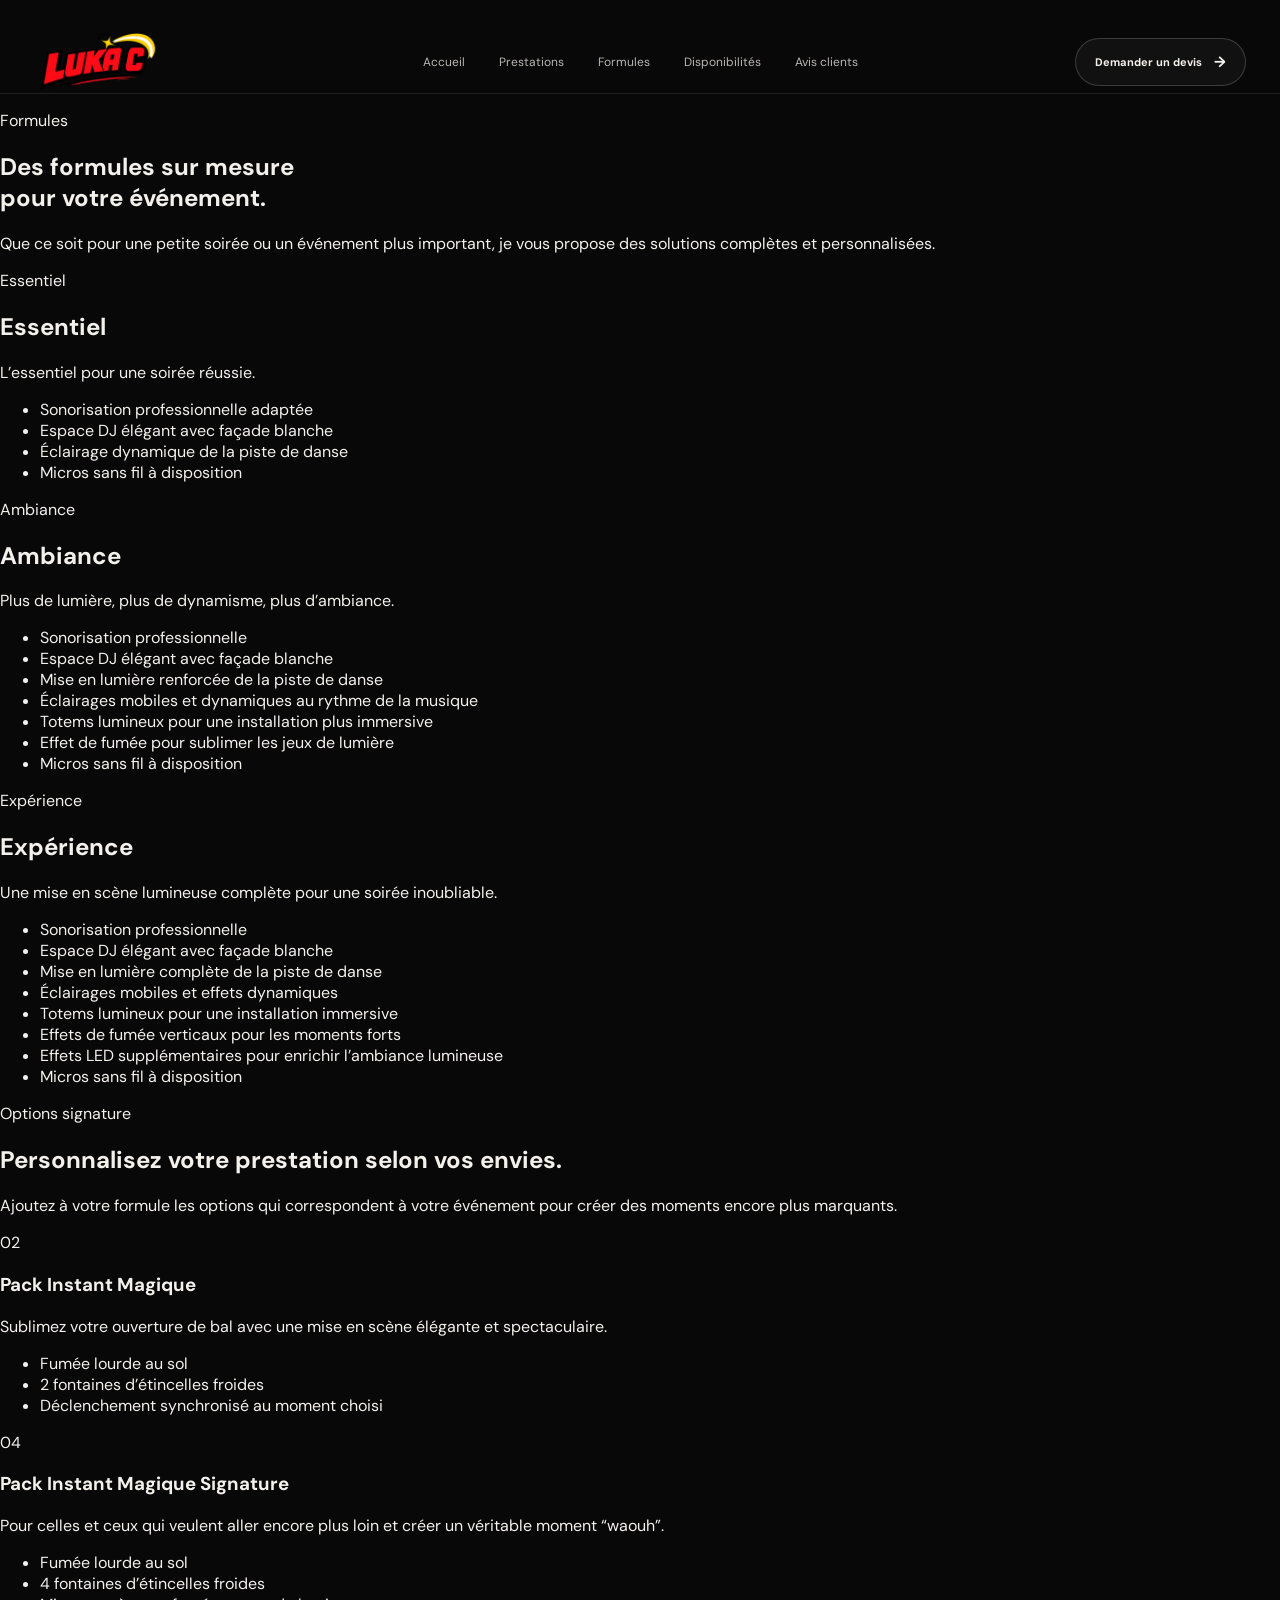
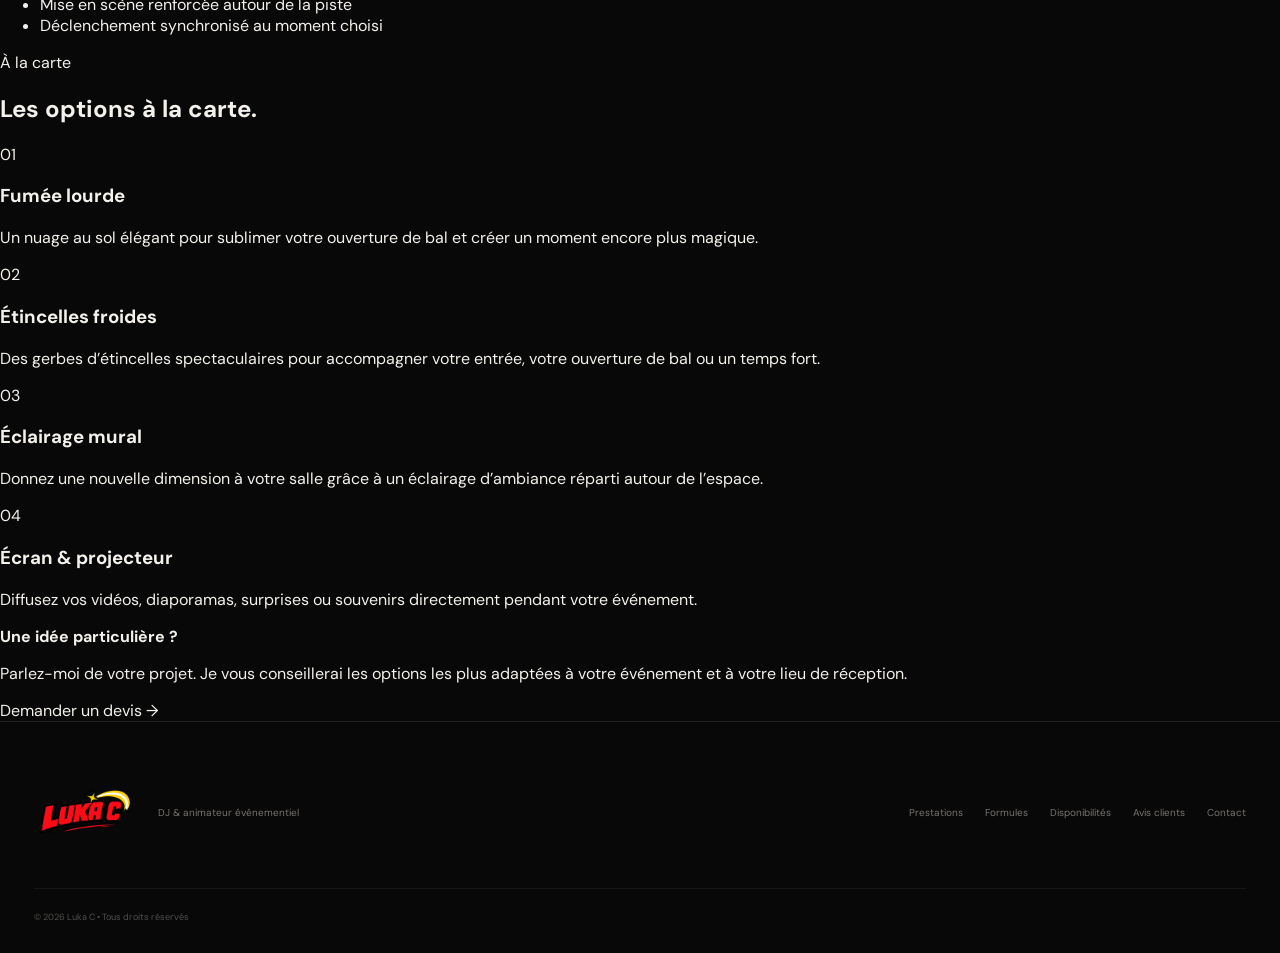
==== formules.html @ 9112d28e "Ajout page Formules dans la nouvelle DA" ====
<!doctype html>
<html lang="fr">
<head>
  <meta charset="utf-8">
  <meta name="viewport" content="width=device-width,initial-scale=1">
  <meta name="description" content="Découvrez les formules et options Luka C pour personnaliser votre événement.">
  <title>Formules — Luka C</title>
  <link rel="stylesheet" href="assets/css/modern-dark.css?v=20260909-2">
  <link rel="stylesheet" href="assets/css/formules.css?v=20260909-1">
</head>
<body>
  <header class="site-header" id="top">
    <a class="brand" href="index.html" aria-label="Luka C — Accueil"><img src="assets/img/logo-lukac.png" alt="Luka C" class="brand__logo"></a>
    <nav class="desktop-nav" aria-label="Navigation principale">
      <a href="index.html">Accueil</a>
      <a href="prestations.html">Prestations</a>
      <a href="formules.html">Formules</a>
      <a href="index.html#disponibilites">Disponibilités</a>
      <a href="index.html#avis">Avis clients</a>
    </nav>
    <a class="header-cta" href="mailto:contact@lukac.fr">Demander un devis <span>→</span></a>
    <button class="menu-toggle" type="button" aria-label="Ouvrir le menu" aria-expanded="false"><span></span><span></span></button>
  </header>

  <nav class="mobile-nav" aria-label="Navigation mobile" hidden>
    <a href="index.html">Accueil</a>
    <a href="prestations.html">Prestations</a>
    <a href="formules.html">Formules</a>
    <a href="index.html#disponibilites">Disponibilités</a>
    <a href="index.html#avis">Avis clients</a>
    <a class="mobile-nav__cta" href="mailto:contact@lukac.fr">Demander un devis</a>
  </nav>

  <main class="formules-page">
    <section class="formules-hero reveal">
      <p class="formules-kicker">Formules</p>
      <h1>Des formules sur mesure<br><span>pour votre événement.</span></h1>
      <p>Que ce soit pour une petite soirée ou un événement plus important, je vous propose des solutions complètes et personnalisées.</p>
    </section>

    <section class="formules-grid">
      <article class="formule-card reveal">
        <div class="formule-card__visual formule-card__visual--essentiel"><span>Essentiel</span></div>
        <div class="formule-card__body">
          <h2>Essentiel</h2>
          <p class="formule-card__intro">L’essentiel pour une soirée réussie.</p>
          <ul><li>Sonorisation professionnelle adaptée</li><li>Espace DJ élégant avec façade blanche</li><li>Éclairage dynamique de la piste de danse</li><li>Micros sans fil à disposition</li></ul>
        </div>
      </article>

      <article class="formule-card formule-card--featured reveal reveal--delay-small">
        <div class="formule-card__visual formule-card__visual--ambiance"><span>Ambiance</span></div>
        <div class="formule-card__body">
          <h2>Ambiance</h2>
          <p class="formule-card__intro">Plus de lumière, plus de dynamisme, plus d’ambiance.</p>
          <ul><li>Sonorisation professionnelle</li><li>Espace DJ élégant avec façade blanche</li><li>Mise en lumière renforcée de la piste de danse</li><li>Éclairages mobiles et dynamiques au rythme de la musique</li><li>Totems lumineux pour une installation plus immersive</li><li>Effet de fumée pour sublimer les jeux de lumière</li><li>Micros sans fil à disposition</li></ul>
        </div>
      </article>

      <article class="formule-card reveal reveal--delay">
        <div class="formule-card__visual formule-card__visual--experience"><span>Expérience</span></div>
        <div class="formule-card__body">
          <h2>Expérience</h2>
          <p class="formule-card__intro">Une mise en scène lumineuse complète pour une soirée inoubliable.</p>
          <ul><li>Sonorisation professionnelle</li><li>Espace DJ élégant avec façade blanche</li><li>Mise en lumière complète de la piste de danse</li><li>Éclairages mobiles et effets dynamiques</li><li>Totems lumineux pour une installation immersive</li><li>Effets de fumée verticaux pour les moments forts</li><li>Effets LED supplémentaires pour enrichir l’ambiance lumineuse</li><li>Micros sans fil à disposition</li></ul>
        </div>
      </article>
    </section>

    <section class="extras-section reveal">
      <div class="section-title"><p class="formules-kicker">Options signature</p><h2>Personnalisez votre prestation selon vos envies.</h2><p>Ajoutez à votre formule les options qui correspondent à votre événement pour créer des moments encore plus marquants.</p></div>
      <div class="signature-grid">
        <article class="signature-card"><div class="signature-card__visual">02</div><h3>Pack Instant Magique</h3><p>Sublimez votre ouverture de bal avec une mise en scène élégante et spectaculaire.</p><ul><li>Fumée lourde au sol</li><li>2 fontaines d’étincelles froides</li><li>Déclenchement synchronisé au moment choisi</li></ul></article>
        <article class="signature-card"><div class="signature-card__visual">04</div><h3>Pack Instant Magique Signature</h3><p>Pour celles et ceux qui veulent aller encore plus loin et créer un véritable moment “waouh”.</p><ul><li>Fumée lourde au sol</li><li>4 fontaines d’étincelles froides</li><li>Mise en scène renforcée autour de la piste</li><li>Déclenchement synchronisé au moment choisi</li></ul></article>
      </div>
    </section>

    <section class="options-section reveal">
      <div class="section-title"><p class="formules-kicker">À la carte</p><h2>Les options à la carte.</h2></div>
      <div class="options-grid">
        <article class="option-card"><span class="option-card__mark">01</span><h3>Fumée lourde</h3><p>Un nuage au sol élégant pour sublimer votre ouverture de bal et créer un moment encore plus magique.</p></article>
        <article class="option-card"><span class="option-card__mark">02</span><h3>Étincelles froides</h3><p>Des gerbes d’étincelles spectaculaires pour accompagner votre entrée, votre ouverture de bal ou un temps fort.</p></article>
        <article class="option-card"><span class="option-card__mark">03</span><h3>Éclairage mural</h3><p>Donnez une nouvelle dimension à votre salle grâce à un éclairage d’ambiance réparti autour de l’espace.</p></article>
        <article class="option-card"><span class="option-card__mark">04</span><h3>Écran & projecteur</h3><p>Diffusez vos vidéos, diaporamas, surprises ou souvenirs directement pendant votre événement.</p></article>
      </div>
    </section>

    <section class="formules-cta reveal"><div><strong>Une idée particulière ?</strong><p>Parlez-moi de votre projet. Je vous conseillerai les options les plus adaptées à votre événement et à votre lieu de réception.</p></div><a href="mailto:contact@lukac.fr">Demander un devis <span>→</span></a></section>
  </main>

  <footer class="site-footer">
    <a class="brand brand--footer" href="index.html"><img src="assets/img/logo-lukac.png" alt="Luka C" class="brand__logo brand__logo--footer"></a>
    <p>DJ & animateur événementiel</p>
    <div class="site-footer__links"><a href="prestations.html">Prestations</a><a href="formules.html">Formules</a><a href="index.html#disponibilites">Disponibilités</a><a href="index.html#avis">Avis clients</a><a href="mailto:contact@lukac.fr">Contact</a></div>
    <small>© 2026 Luka C • Tous droits réservés</small>
  </footer>
  <script src="assets/js/main.js"></script>
</body>
</html>
---- assets/css/modern-dark.css ----
@import url('https://fonts.googleapis.com/css2?family=DM+Sans:wght@400;500;600;700&family=Space+Grotesk:wght@500;600;700&display=swap');

:root{
  --bg:#080808;
  --surface:#101010;
  --surface-2:#151515;
  --text:#f4f1ec;
  --muted:#9a9690;
  --line:rgba(255,255,255,.10);
  --line-strong:rgba(255,255,255,.18);
  --accent:#cf312f;
  --accent-soft:#8e2827;
  --warm:#c9a77a;
  --max:1420px;
}

*{box-sizing:border-box}
html{scroll-behavior:smooth}
body{margin:0;background:var(--bg);color:var(--text);font-family:'DM Sans',Arial,sans-serif;overflow-x:hidden}
a{color:inherit;text-decoration:none}
img{max-width:100%;display:block}
button{font:inherit}
::selection{background:var(--accent);color:#fff}

.site-header{height:94px;max-width:var(--max);margin:0 auto;padding:0 34px;display:grid;grid-template-columns:1fr auto 1fr;align-items:center;border-bottom:1px solid var(--line);position:relative;z-index:20}
.brand{display:inline-flex;align-items:center;justify-self:start}.brand__logo{width:124px;height:auto}.brand__fallback{font:700 24px 'Space Grotesk',sans-serif}
.desktop-nav{display:flex;gap:34px;font-size:12px;color:#b9b6b2}.desktop-nav a{position:relative;padding:8px 0}.desktop-nav a:after{content:"";position:absolute;left:0;right:100%;bottom:2px;height:1px;background:#fff;transition:.25s}.desktop-nav a:hover{color:#fff}.desktop-nav a:hover:after{right:0}
.header-cta{justify-self:end;display:inline-flex;align-items:center;gap:12px;padding:13px 19px;border-radius:999px;border:1px solid var(--line-strong);font-size:11px;font-weight:700;background:#111;transition:.25s}.header-cta:hover{border-color:#fff;background:#fff;color:#090909}.header-cta span{font-size:15px}
.menu-toggle{display:none;justify-self:end;width:44px;height:44px;border:1px solid var(--line);border-radius:50%;background:transparent;align-items:center;justify-content:center;flex-direction:column;gap:6px}.menu-toggle span{width:18px;height:1px;background:#fff}.mobile-nav{position:fixed;z-index:50;top:80px;right:16px;width:min(320px,calc(100vw - 32px));padding:17px;background:rgba(12,12,12,.97);border:1px solid var(--line);border-radius:18px;backdrop-filter:blur(16px);box-shadow:0 24px 60px rgba(0,0,0,.45)}.mobile-nav a{display:block;padding:13px 10px;border-bottom:1px solid var(--line);font-size:13px}.mobile-nav__cta{margin-top:10px!important;background:#fff;color:#111;border-radius:999px;text-align:center}

.hero-modern{max-width:var(--max);margin:0 auto;padding:58px 34px 72px;display:grid;grid-template-columns:minmax(0,.84fr) minmax(560px,1.16fr);gap:72px;align-items:center;min-height:690px;position:relative}
.hero-modern:before{content:"";position:absolute;width:420px;height:420px;border-radius:50%;background:rgba(207,49,47,.07);filter:blur(110px);right:5%;top:12%;pointer-events:none}
.hero-modern__copy{position:relative;z-index:2;max-width:650px}.hero-modern__eyebrow{display:flex;align-items:center;gap:12px;margin:0 0 24px;font-size:10px;font-weight:700;letter-spacing:.19em;text-transform:uppercase;color:#8e8983}.hero-modern__eyebrow:before{content:"";width:28px;height:1px;background:var(--accent)}
.hero-modern h1{font:600 clamp(58px,5.7vw,88px)/.96 'Space Grotesk',sans-serif;letter-spacing:-.055em;margin:0 0 28px;max-width:700px}.hero-modern h1 span{color:var(--accent)}
.hero-modern__lead{max-width:580px;margin:0 0 34px;color:#a8a39d;font-size:15px;line-height:1.8}.hero-modern__actions{display:flex;gap:14px;flex-wrap:wrap}.btn-modern{display:inline-flex;align-items:center;justify-content:center;gap:14px;padding:15px 21px;border-radius:999px;font-size:12px;font-weight:700;transition:.25s}.btn-modern--primary{background:#f4f1ec;color:#0a0a0a}.btn-modern--primary:hover{transform:translateY(-2px);background:#fff}.btn-modern--secondary{border:1px solid var(--line-strong);background:rgba(255,255,255,.02)}.btn-modern--secondary:hover{border-color:#fff;background:rgba(255,255,255,.05)}
.hero-modern__proof{display:flex;gap:28px;margin-top:44px;padding-top:24px;border-top:1px solid var(--line);color:#77736e;font-size:10px;text-transform:uppercase;letter-spacing:.08em}.hero-modern__proof strong{color:#e7e3dd;font-size:12px;margin-right:5px}
.hero-modern__visual{position:relative;z-index:2}.hero-modern__frame{position:relative;height:570px;border-radius:22px;overflow:hidden;background:#111}.hero-modern__frame img{width:100%;height:100%;object-fit:cover;object-position:58% center}.hero-modern__frame:after{content:"";position:absolute;inset:0;background:linear-gradient(180deg,transparent 62%,rgba(0,0,0,.46))}.hero-modern__label{position:absolute;left:22px;bottom:20px;z-index:3;display:flex;align-items:center;gap:11px;padding:10px 13px;border:1px solid rgba(255,255,255,.18);background:rgba(5,5,5,.56);backdrop-filter:blur(9px);border-radius:999px;font-size:9px;letter-spacing:.13em;text-transform:uppercase}.hero-modern__label i{width:7px;height:7px;border-radius:50%;background:var(--accent);box-shadow:0 0 0 4px rgba(207,49,47,.15)}
.hero-modern__side-note{position:absolute;right:-18px;top:26px;padding:12px 15px;background:#f1ede7;color:#111;border-radius:12px;font-size:10px;font-weight:700;box-shadow:0 18px 45px rgba(0,0,0,.28)}

.event-bar{max-width:var(--max);margin:0 auto 86px;padding:0 34px}.event-bar__inner{display:grid;grid-template-columns:repeat(4,1fr);border-top:1px solid var(--line);border-bottom:1px solid var(--line)}.event-bar span{padding:19px 22px;font-size:11px;color:#8f8b85;text-align:center}.event-bar span+span{border-left:1px solid var(--line)}

.availability{max-width:var(--max);margin:0 auto;padding:82px 34px 92px}.availability__head{display:grid;grid-template-columns:1fr auto;gap:40px;align-items:end;margin-bottom:48px}.availability__kicker,.reviews-kicker{margin:0 0 14px;font-size:10px;letter-spacing:.18em;text-transform:uppercase;color:var(--accent);font-weight:700}.availability__head h2,.section--reviews h2{font:600 clamp(42px,4.5vw,68px)/1.02 'Space Grotesk',sans-serif;letter-spacing:-.04em;margin:0 0 15px}.availability__head h2 em,.section--reviews h2 em{font-style:normal;color:#8f8b85}.availability__head p:last-child{max-width:610px;margin:0;color:#88847e;font-size:13px;line-height:1.75}.availability__cta{display:inline-flex;align-items:center;gap:12px;padding:12px 17px;border:1px solid var(--line-strong);border-radius:999px;font-size:11px;font-weight:700}.availability__cta:hover{border-color:#fff}
.availability__grid{display:grid;grid-template-columns:repeat(2,minmax(0,1fr));gap:18px}.availability__year{padding:28px 28px 24px;border:1px solid var(--line);border-radius:20px;background:linear-gradient(145deg,#111,#0c0c0c)}.availability__year-head{display:flex;align-items:baseline;gap:16px;padding-bottom:18px;margin-bottom:4px;border-bottom:1px solid var(--line)}.availability__year-number{font:600 42px/1 'Space Grotesk',sans-serif}.availability__year-title{font-size:9px;letter-spacing:.15em;text-transform:uppercase;color:#6f6b66}.availability__months{display:grid}.availability__month{display:grid;grid-template-columns:28px 1fr auto;gap:10px;align-items:center;padding:12px 0;border-bottom:1px solid rgba(255,255,255,.055)}.availability__icon{width:22px;height:22px;border-radius:50%;display:grid;place-items:center;font-size:10px;border:1px solid currentColor}.availability__month-name{font-size:13px;font-weight:600}.availability__status{font-size:8px;font-weight:700;letter-spacing:.08em;text-transform:uppercase}.availability__month--open{color:#9eb487}.availability__month--limited{color:#c9a873}.availability__month--closed{color:#b87370}.availability__month .availability__month-name{color:#e9e5df}.availability__legend{display:flex;gap:22px;flex-wrap:wrap;margin-top:22px;color:#706c67;font-size:9px}.availability__legend span{display:inline-flex;align-items:center;gap:7px}.availability__legend i{width:6px;height:6px;border-radius:50%}.availability__legend .open i{background:#9eb487}.availability__legend .limited i{background:#c9a873}.availability__legend .closed i{background:#b87370}.availability__updated{margin:14px 0 0;color:#595652;font-size:9px}.availability__foot{margin-top:34px;padding:25px 0 0;border-top:1px solid var(--line);display:flex;align-items:center;justify-content:space-between;gap:28px}.availability__foot strong{display:block;font:600 22px 'Space Grotesk',sans-serif;margin-bottom:4px}.availability__foot p{margin:0;color:#77736e;font-size:10px}.availability__foot .btn--primary{display:inline-flex;align-items:center;gap:12px;padding:13px 18px;border-radius:999px;background:#f4f1ec;color:#111;font-size:11px;font-weight:700;box-shadow:none;border:0}

.section--reviews{max-width:var(--max);margin:0 auto;padding:82px 34px 110px}.section--reviews .section-heading{max-width:860px;margin-bottom:42px}.section--reviews .section-heading>p:last-child{max-width:620px;color:#85817b;font-size:13px;line-height:1.7}.reviews-grid{display:grid;grid-template-columns:repeat(3,1fr);gap:14px}.review{margin:0;padding:28px;border:1px solid var(--line);border-radius:18px;background:#0d0d0d;min-height:270px;display:flex;flex-direction:column;transition:.25s}.review:hover{transform:translateY(-3px);border-color:var(--line-strong)}.stars{color:var(--warm);letter-spacing:.1em;font-size:10px;margin-bottom:22px}.review p{font-size:14px;line-height:1.75;color:#c4c0ba;margin:0}.review footer{margin-top:auto;padding-top:26px;color:#6e6a65;font-size:9px;line-height:1.55}.review footer strong{color:#bcb8b2}.reviews-actions{display:flex;justify-content:center;margin-top:25px}.reviews-actions .btn--primary{display:inline-flex;align-items:center;gap:12px;padding:13px 18px;border:1px solid var(--line-strong);border-radius:999px;background:transparent;color:#fff;font-size:11px;font-weight:700;box-shadow:none}

.site-footer{max-width:var(--max);margin:0 auto;padding:42px 34px 30px;border-top:1px solid var(--line);display:grid;grid-template-columns:auto 1fr auto;gap:26px;align-items:center;color:#77736f}.brand--footer{justify-self:start}.brand__logo--footer{width:98px}.site-footer p{margin:0;font-size:10px}.site-footer__links{display:flex;gap:22px;font-size:10px}.site-footer small{grid-column:1/-1;padding-top:22px;border-top:1px solid rgba(255,255,255,.05);font-size:9px;color:#51504d}

.reveal{opacity:0;transform:translateY(16px);transition:opacity .65s ease,transform .65s ease}.reveal.is-visible{opacity:1;transform:none}.reveal--delay,.reveal--delay-small{transition-delay:.08s}

@media(max-width:980px){.site-header{grid-template-columns:1fr auto;padding:0 22px}.desktop-nav,.header-cta{display:none}.menu-toggle{display:flex}.hero-modern{grid-template-columns:1fr;gap:38px;padding:48px 22px 58px}.hero-modern__copy{max-width:780px}.hero-modern__frame{height:520px}.hero-modern__side-note{right:16px}.event-bar{padding:0 22px}.availability{padding:72px 22px 82px}.availability__head{grid-template-columns:1fr}.availability__grid{grid-template-columns:1fr}.availability__foot{flex-direction:column;align-items:flex-start}.section--reviews{padding:72px 22px 90px}.reviews-grid{grid-template-columns:1fr}.site-footer{padding:36px 22px 28px;grid-template-columns:1fr}.site-footer__links{flex-wrap:wrap}.site-footer small{grid-column:1}}
@media(max-width:620px){.site-header{height:80px}.brand__logo{width:105px}.hero-modern{padding-top:34px}.hero-modern h1{font-size:49px}.hero-modern__lead{font-size:13px}.hero-modern__frame{height:420px}.hero-modern__proof{gap:14px;flex-wrap:wrap}.hero-modern__side-note{display:none}.event-bar{margin-bottom:62px}.event-bar__inner{grid-template-columns:1fr 1fr}.event-bar span:nth-child(3){border-left:0;border-top:1px solid var(--line)}.event-bar span:nth-child(4){border-top:1px solid var(--line)}.availability{padding:58px 18px 70px}.availability__head h2,.section--reviews h2{font-size:42px}.availability__year{padding:22px 18px}.availability__month{grid-template-columns:26px 1fr}.availability__status{grid-column:2;text-align:left;margin-top:-3px}.availability__foot .btn--primary{width:100%;justify-content:center}.section--reviews{padding:58px 18px 74px}.review{min-height:0;padding:24px}.site-footer{padding-left:18px;padding-right:18px}}
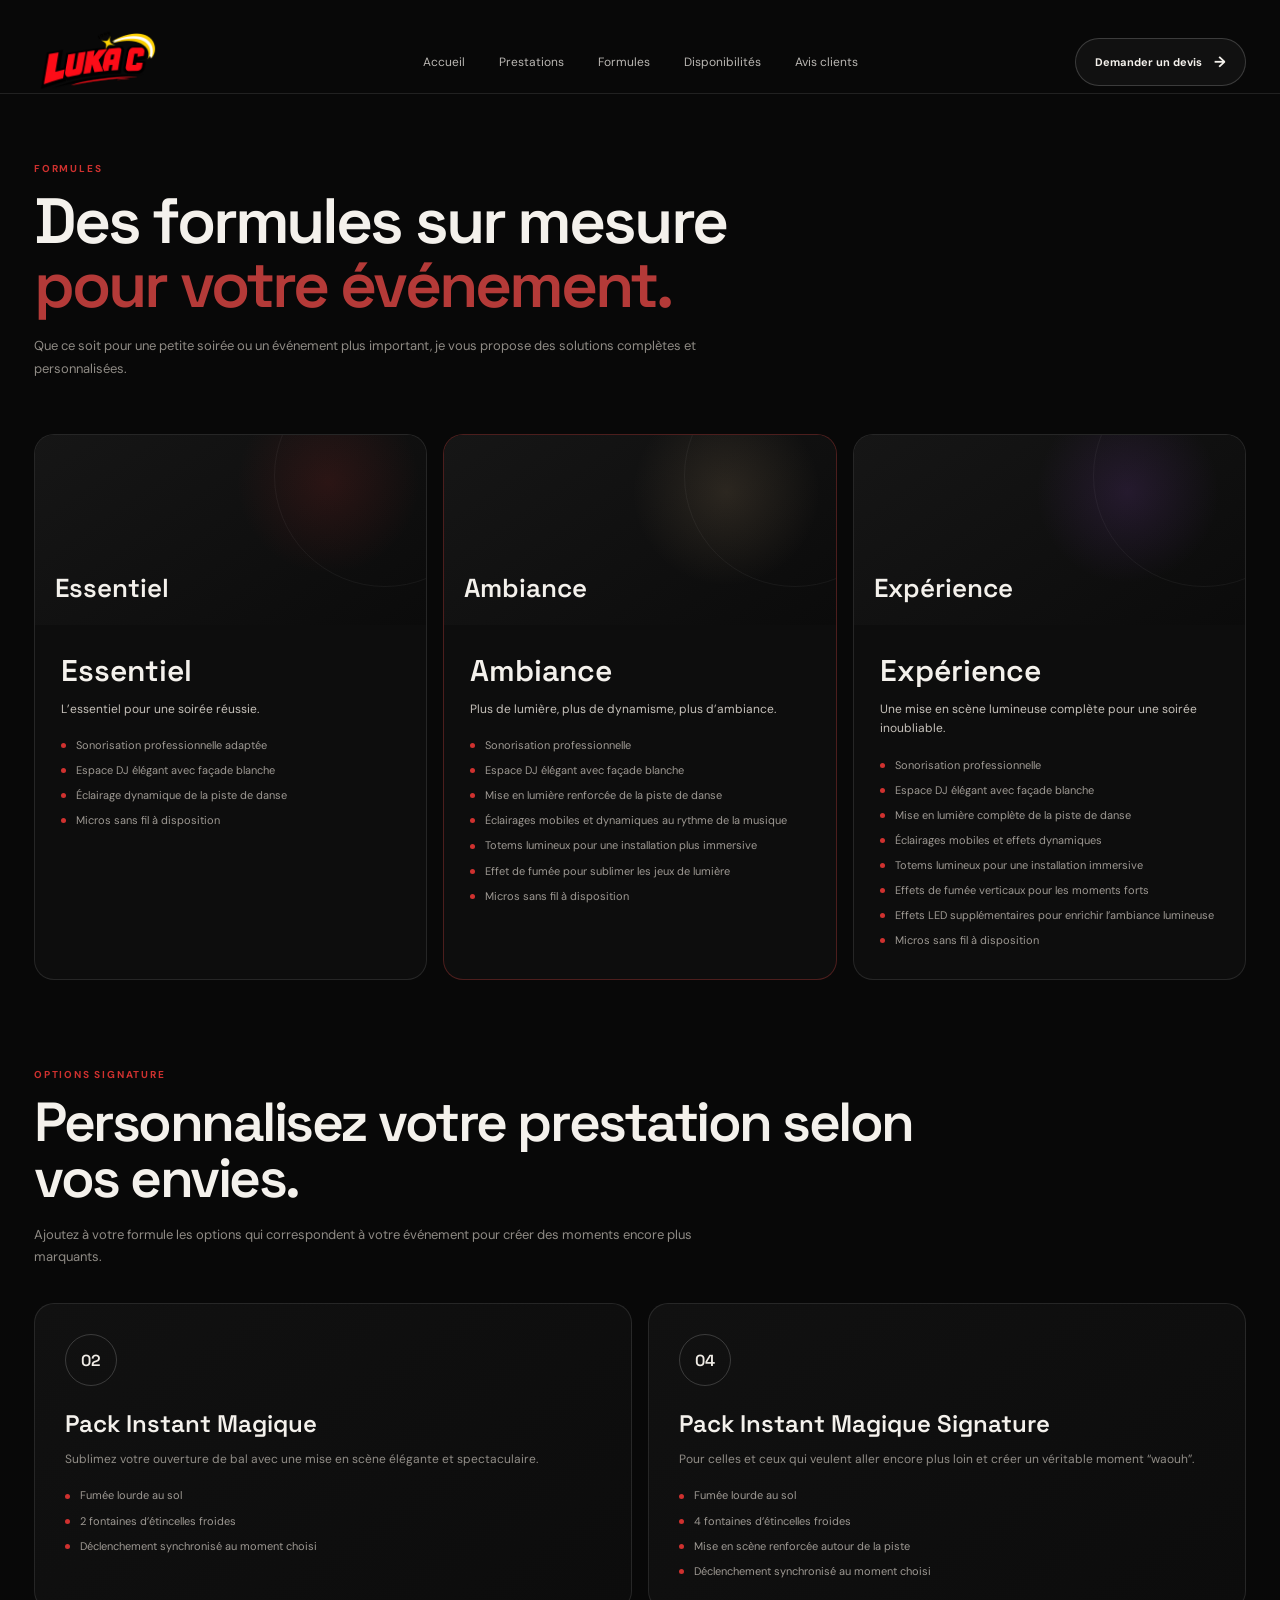
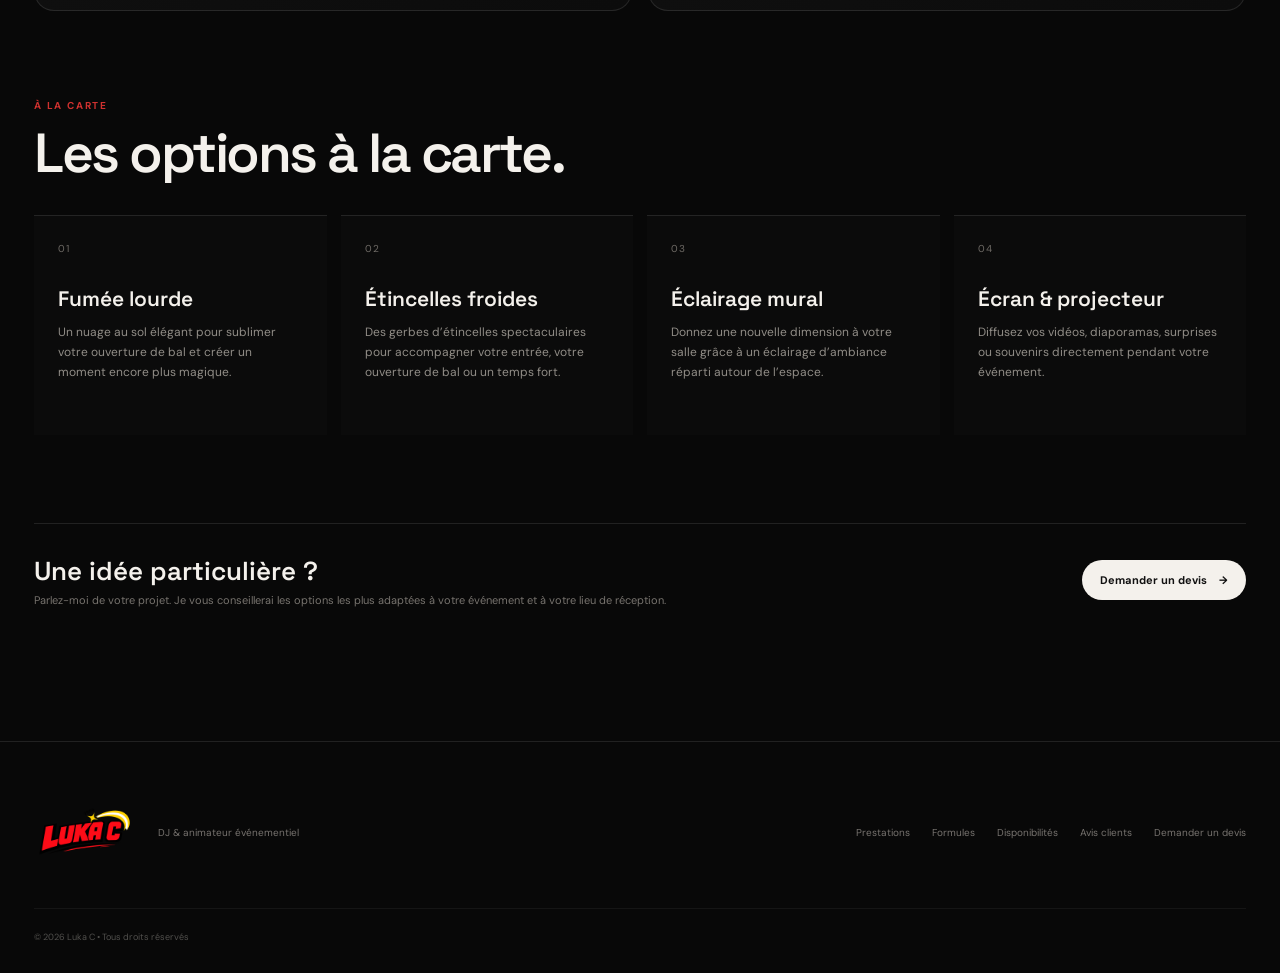
==== commit 32da5b82: "Relie la page Formules et Options à l'administration" ====
--- a/formules.html
+++ b/formules.html
@@ -12,57 +12,48 @@
   <header class="site-header" id="top">
     <a class="brand" href="index.html" aria-label="Luka C — Accueil"><img src="assets/img/logo-lukac.png" alt="Luka C" class="brand__logo"></a>
     <nav class="desktop-nav" aria-label="Navigation principale">
-      <a href="index.html">Accueil</a>
-      <a href="prestations.html">Prestations</a>
-      <a href="formules.html">Formules</a>
-      <a href="index.html#disponibilites">Disponibilités</a>
-      <a href="index.html#avis">Avis clients</a>
+      <a href="index.html">Accueil</a><a href="prestations.html">Prestations</a><a href="formules.html">Formules</a><a href="index.html#disponibilites">Disponibilités</a><a href="index.html#avis">Avis clients</a>
     </nav>
-    <a class="header-cta" href="mailto:contact@lukac.fr">Demander un devis <span>→</span></a>
+    <a class="header-cta" href="devis.php">Demander un devis <span>→</span></a>
     <button class="menu-toggle" type="button" aria-label="Ouvrir le menu" aria-expanded="false"><span></span><span></span></button>
   </header>
 
   <nav class="mobile-nav" aria-label="Navigation mobile" hidden>
-    <a href="index.html">Accueil</a>
-    <a href="prestations.html">Prestations</a>
-    <a href="formules.html">Formules</a>
-    <a href="index.html#disponibilites">Disponibilités</a>
-    <a href="index.html#avis">Avis clients</a>
-    <a class="mobile-nav__cta" href="mailto:contact@lukac.fr">Demander un devis</a>
+    <a href="index.html">Accueil</a><a href="prestations.html">Prestations</a><a href="formules.html">Formules</a><a href="index.html#disponibilites">Disponibilités</a><a href="index.html#avis">Avis clients</a><a class="mobile-nav__cta" href="devis.php">Demander un devis</a>
   </nav>
 
   <main class="formules-page">
     <section class="formules-hero reveal">
       <p class="formules-kicker">Formules</p>
-      <h1>Des formules sur mesure<br><span>pour votre événement.</span></h1>
-      <p>Que ce soit pour une petite soirée ou un événement plus important, je vous propose des solutions complètes et personnalisées.</p>
+      <h1><span data-cms="formules.hero_title" style="color:inherit">Des formules sur mesure</span><br><span data-cms="formules.hero_highlight">pour votre événement.</span></h1>
+      <p data-cms="formules.hero_intro">Que ce soit pour une petite soirée ou un événement plus important, je vous propose des solutions complètes et personnalisées.</p>
     </section>
 
     <section class="formules-grid">
       <article class="formule-card reveal">
-        <div class="formule-card__visual formule-card__visual--essentiel"><span>Essentiel</span></div>
+        <div class="formule-card__visual formule-card__visual--essentiel"><span data-cms="formules.essentiel.title">Essentiel</span></div>
         <div class="formule-card__body">
-          <h2>Essentiel</h2>
-          <p class="formule-card__intro">L’essentiel pour une soirée réussie.</p>
-          <ul><li>Sonorisation professionnelle adaptée</li><li>Espace DJ élégant avec façade blanche</li><li>Éclairage dynamique de la piste de danse</li><li>Micros sans fil à disposition</li></ul>
+          <h2 data-cms="formules.essentiel.title">Essentiel</h2>
+          <p class="formule-card__intro" data-cms="formules.essentiel.intro">L’essentiel pour une soirée réussie.</p>
+          <ul data-cms-list="formules.essentiel.items"><li>Sonorisation professionnelle adaptée</li><li>Espace DJ élégant avec façade blanche</li><li>Éclairage dynamique de la piste de danse</li><li>Micros sans fil à disposition</li></ul>
         </div>
       </article>
 
       <article class="formule-card formule-card--featured reveal reveal--delay-small">
-        <div class="formule-card__visual formule-card__visual--ambiance"><span>Ambiance</span></div>
+        <div class="formule-card__visual formule-card__visual--ambiance"><span data-cms="formules.ambiance.title">Ambiance</span></div>
         <div class="formule-card__body">
-          <h2>Ambiance</h2>
-          <p class="formule-card__intro">Plus de lumière, plus de dynamisme, plus d’ambiance.</p>
-          <ul><li>Sonorisation professionnelle</li><li>Espace DJ élégant avec façade blanche</li><li>Mise en lumière renforcée de la piste de danse</li><li>Éclairages mobiles et dynamiques au rythme de la musique</li><li>Totems lumineux pour une installation plus immersive</li><li>Effet de fumée pour sublimer les jeux de lumière</li><li>Micros sans fil à disposition</li></ul>
+          <h2 data-cms="formules.ambiance.title">Ambiance</h2>
+          <p class="formule-card__intro" data-cms="formules.ambiance.intro">Plus de lumière, plus de dynamisme, plus d’ambiance.</p>
+          <ul data-cms-list="formules.ambiance.items"><li>Sonorisation professionnelle</li><li>Espace DJ élégant avec façade blanche</li><li>Mise en lumière renforcée de la piste de danse</li><li>Éclairages mobiles et dynamiques au rythme de la musique</li><li>Totems lumineux pour une installation plus immersive</li><li>Effet de fumée pour sublimer les jeux de lumière</li><li>Micros sans fil à disposition</li></ul>
         </div>
       </article>
 
       <article class="formule-card reveal reveal--delay">
-        <div class="formule-card__visual formule-card__visual--experience"><span>Expérience</span></div>
+        <div class="formule-card__visual formule-card__visual--experience"><span data-cms="formules.experience.title">Expérience</span></div>
         <div class="formule-card__body">
-          <h2>Expérience</h2>
-          <p class="formule-card__intro">Une mise en scène lumineuse complète pour une soirée inoubliable.</p>
-          <ul><li>Sonorisation professionnelle</li><li>Espace DJ élégant avec façade blanche</li><li>Mise en lumière complète de la piste de danse</li><li>Éclairages mobiles et effets dynamiques</li><li>Totems lumineux pour une installation immersive</li><li>Effets de fumée verticaux pour les moments forts</li><li>Effets LED supplémentaires pour enrichir l’ambiance lumineuse</li><li>Micros sans fil à disposition</li></ul>
+          <h2 data-cms="formules.experience.title">Expérience</h2>
+          <p class="formule-card__intro" data-cms="formules.experience.intro">Une mise en scène lumineuse complète pour une soirée inoubliable.</p>
+          <ul data-cms-list="formules.experience.items"><li>Sonorisation professionnelle</li><li>Espace DJ élégant avec façade blanche</li><li>Mise en lumière complète de la piste de danse</li><li>Éclairages mobiles et effets dynamiques</li><li>Totems lumineux pour une installation immersive</li><li>Effets de fumée verticaux pour les moments forts</li><li>Effets LED supplémentaires pour enrichir l’ambiance lumineuse</li><li>Micros sans fil à disposition</li></ul>
         </div>
       </article>
     </section>
@@ -70,30 +61,31 @@
     <section class="extras-section reveal">
       <div class="section-title"><p class="formules-kicker">Options signature</p><h2>Personnalisez votre prestation selon vos envies.</h2><p>Ajoutez à votre formule les options qui correspondent à votre événement pour créer des moments encore plus marquants.</p></div>
       <div class="signature-grid">
-        <article class="signature-card"><div class="signature-card__visual">02</div><h3>Pack Instant Magique</h3><p>Sublimez votre ouverture de bal avec une mise en scène élégante et spectaculaire.</p><ul><li>Fumée lourde au sol</li><li>2 fontaines d’étincelles froides</li><li>Déclenchement synchronisé au moment choisi</li></ul></article>
-        <article class="signature-card"><div class="signature-card__visual">04</div><h3>Pack Instant Magique Signature</h3><p>Pour celles et ceux qui veulent aller encore plus loin et créer un véritable moment “waouh”.</p><ul><li>Fumée lourde au sol</li><li>4 fontaines d’étincelles froides</li><li>Mise en scène renforcée autour de la piste</li><li>Déclenchement synchronisé au moment choisi</li></ul></article>
+        <article class="signature-card"><div class="signature-card__visual">02</div><h3 data-cms="formules.signature1.title">Pack Instant Magique</h3><p data-cms="formules.signature1.desc">Sublimez votre ouverture de bal avec une mise en scène élégante et spectaculaire.</p><ul data-cms-list="formules.signature1.items"><li>Fumée lourde au sol</li><li>2 fontaines d’étincelles froides</li><li>Déclenchement synchronisé au moment choisi</li></ul></article>
+        <article class="signature-card"><div class="signature-card__visual">04</div><h3 data-cms="formules.signature2.title">Pack Instant Magique Signature</h3><p data-cms="formules.signature2.desc">Pour celles et ceux qui veulent aller encore plus loin et créer un véritable moment “waouh”.</p><ul data-cms-list="formules.signature2.items"><li>Fumée lourde au sol</li><li>4 fontaines d’étincelles froides</li><li>Mise en scène renforcée autour de la piste</li><li>Déclenchement synchronisé au moment choisi</li></ul></article>
       </div>
     </section>
 
     <section class="options-section reveal">
       <div class="section-title"><p class="formules-kicker">À la carte</p><h2>Les options à la carte.</h2></div>
       <div class="options-grid">
-        <article class="option-card"><span class="option-card__mark">01</span><h3>Fumée lourde</h3><p>Un nuage au sol élégant pour sublimer votre ouverture de bal et créer un moment encore plus magique.</p></article>
-        <article class="option-card"><span class="option-card__mark">02</span><h3>Étincelles froides</h3><p>Des gerbes d’étincelles spectaculaires pour accompagner votre entrée, votre ouverture de bal ou un temps fort.</p></article>
-        <article class="option-card"><span class="option-card__mark">03</span><h3>Éclairage mural</h3><p>Donnez une nouvelle dimension à votre salle grâce à un éclairage d’ambiance réparti autour de l’espace.</p></article>
-        <article class="option-card"><span class="option-card__mark">04</span><h3>Écran & projecteur</h3><p>Diffusez vos vidéos, diaporamas, surprises ou souvenirs directement pendant votre événement.</p></article>
+        <article class="option-card"><span class="option-card__mark">01</span><h3 data-cms="options.fumee.title">Fumée lourde</h3><p data-cms="options.fumee.desc">Un nuage au sol élégant pour sublimer votre ouverture de bal et créer un moment encore plus magique.</p></article>
+        <article class="option-card"><span class="option-card__mark">02</span><h3 data-cms="options.etincelles.title">Étincelles froides</h3><p data-cms="options.etincelles.desc">Des gerbes d’étincelles spectaculaires pour accompagner votre entrée, votre ouverture de bal ou un temps fort.</p></article>
+        <article class="option-card"><span class="option-card__mark">03</span><h3 data-cms="options.eclairage.title">Éclairage mural</h3><p data-cms="options.eclairage.desc">Donnez une nouvelle dimension à votre salle grâce à un éclairage d’ambiance réparti autour de l’espace.</p></article>
+        <article class="option-card"><span class="option-card__mark">04</span><h3 data-cms="options.ecran.title">Écran & projecteur</h3><p data-cms="options.ecran.desc">Diffusez vos vidéos, diaporamas, surprises ou souvenirs directement pendant votre événement.</p></article>
       </div>
     </section>
 
-    <section class="formules-cta reveal"><div><strong>Une idée particulière ?</strong><p>Parlez-moi de votre projet. Je vous conseillerai les options les plus adaptées à votre événement et à votre lieu de réception.</p></div><a href="mailto:contact@lukac.fr">Demander un devis <span>→</span></a></section>
+    <section class="formules-cta reveal"><div><strong>Une idée particulière ?</strong><p>Parlez-moi de votre projet. Je vous conseillerai les options les plus adaptées à votre événement et à votre lieu de réception.</p></div><a href="devis.php">Demander un devis <span>→</span></a></section>
   </main>
 
   <footer class="site-footer">
     <a class="brand brand--footer" href="index.html"><img src="assets/img/logo-lukac.png" alt="Luka C" class="brand__logo brand__logo--footer"></a>
     <p>DJ & animateur événementiel</p>
-    <div class="site-footer__links"><a href="prestations.html">Prestations</a><a href="formules.html">Formules</a><a href="index.html#disponibilites">Disponibilités</a><a href="index.html#avis">Avis clients</a><a href="mailto:contact@lukac.fr">Contact</a></div>
+    <div class="site-footer__links"><a href="prestations.html">Prestations</a><a href="formules.html">Formules</a><a href="index.html#disponibilites">Disponibilités</a><a href="index.html#avis">Avis clients</a><a href="devis.php">Demander un devis</a></div>
     <small>© 2026 Luka C • Tous droits réservés</small>
   </footer>
   <script src="assets/js/main.js"></script>
+  <script src="assets/js/cms.js?v=20260909-1"></script>
 </body>
 </html>
--- a/assets/css/formules.css
+++ b/assets/css/formules.css
@@ -0,0 +1 @@
+.formules-page{max-width:var(--max);margin:0 auto;padding:58px 34px 104px}.formules-hero{max-width:920px;padding:10px 0 40px}.formules-kicker{margin:0 0 14px;font-size:10px;letter-spacing:.18em;text-transform:uppercase;color:var(--accent);font-weight:700}.formules-hero h1,.section-title h2{font:600 clamp(46px,5vw,72px)/1 'Space Grotesk',sans-serif;letter-spacing:-.045em;margin:0 0 18px}.formules-hero h1 span{color:#b43a38}.formules-hero>p:last-child,.section-title>p:last-child{max-width:720px;color:#8f8b85;font-size:13px;line-height:1.75}.formules-grid{display:grid;grid-template-columns:repeat(3,1fr);gap:16px}.formule-card{border:1px solid var(--line);border-radius:20px;overflow:hidden;background:#0d0d0d;display:flex;flex-direction:column}.formule-card--featured{border-color:rgba(180,58,56,.38)}.formule-card__visual{height:190px;display:flex;align-items:flex-end;padding:20px;background:linear-gradient(145deg,#161616,#0b0b0b);position:relative;overflow:hidden}.formule-card__visual:before{content:"";position:absolute;width:220px;height:220px;border:1px solid rgba(255,255,255,.05);border-radius:50%;right:-70px;top:-70px}.formule-card__visual:after{content:"";position:absolute;inset:0;background:radial-gradient(circle at 75% 25%,rgba(207,49,47,.14),transparent 28%)}.formule-card__visual--ambiance:after{background:radial-gradient(circle at 72% 30%,rgba(201,167,122,.15),transparent 30%)}.formule-card__visual--experience:after{background:radial-gradient(circle at 70% 30%,rgba(130,70,180,.18),transparent 30%)}.formule-card__visual span{position:relative;z-index:2;font:600 26px 'Space Grotesk',sans-serif}.formule-card__body{padding:26px 26px 30px}.formule-card h2{font:600 30px 'Space Grotesk',sans-serif;margin:0 0 10px}.formule-card__intro{color:#c6c1ba;font-size:12px;line-height:1.65;margin:0 0 18px}.formule-card ul,.signature-card ul{list-style:none;padding:0;margin:0;display:grid;gap:8px}.formule-card li,.signature-card li{position:relative;padding-left:15px;color:#9e9993;font-size:11px;line-height:1.55}.formule-card li:before,.signature-card li:before{content:"";position:absolute;left:0;top:.55em;width:5px;height:5px;border-radius:50%;background:var(--accent)}.extras-section,.options-section{padding-top:88px}.section-title{max-width:880px;margin-bottom:34px}.section-title h2{font-size:clamp(38px,4.3vw,62px)}.signature-grid{display:grid;grid-template-columns:repeat(2,1fr);gap:16px}.signature-card{padding:30px;border:1px solid var(--line);border-radius:20px;background:linear-gradient(145deg,#111,#0c0c0c)}.signature-card__visual{width:52px;height:52px;border-radius:50%;display:grid;place-items:center;border:1px solid var(--line-strong);font:600 16px 'Space Grotesk',sans-serif;color:#f0ece6;margin-bottom:22px}.signature-card h3,.option-card h3{font:600 24px 'Space Grotesk',sans-serif;margin:0 0 10px}.signature-card p,.option-card p{color:#918d87;font-size:12px;line-height:1.7;margin:0 0 18px}.options-grid{display:grid;grid-template-columns:repeat(4,1fr);gap:14px}.option-card{padding:26px 24px;border-top:1px solid var(--line);background:#0b0b0b;min-height:220px}.option-card__mark{display:block;color:#6f6b66;font-size:10px;letter-spacing:.14em;margin-bottom:30px}.option-card h3{font-size:21px}.formules-cta{margin-top:88px;padding:30px 0;border-top:1px solid var(--line);display:flex;align-items:center;justify-content:space-between;gap:28px}.formules-cta strong{display:block;font:600 26px 'Space Grotesk',sans-serif;margin-bottom:5px}.formules-cta p{margin:0;color:#77736e;font-size:11px}.formules-cta a{display:inline-flex;align-items:center;gap:12px;padding:13px 18px;border-radius:999px;background:#f4f1ec;color:#111;font-size:11px;font-weight:700}.formules-cta a:hover{background:#fff}@media(max-width:980px){.formules-page{padding:50px 22px 88px}.formules-grid{grid-template-columns:1fr}.signature-grid{grid-template-columns:1fr}.options-grid{grid-template-columns:1fr 1fr}.formules-cta{flex-direction:column;align-items:flex-start}}@media(max-width:620px){.formules-page{padding:40px 18px 72px}.formules-hero h1{font-size:46px}.formules-grid,.options-grid{grid-template-columns:1fr}.formule-card__visual{height:155px}.extras-section,.options-section{padding-top:62px}.signature-card,.option-card{padding:22px}.formules-cta{margin-top:62px}.formules-cta a{width:100%;justify-content:center}}
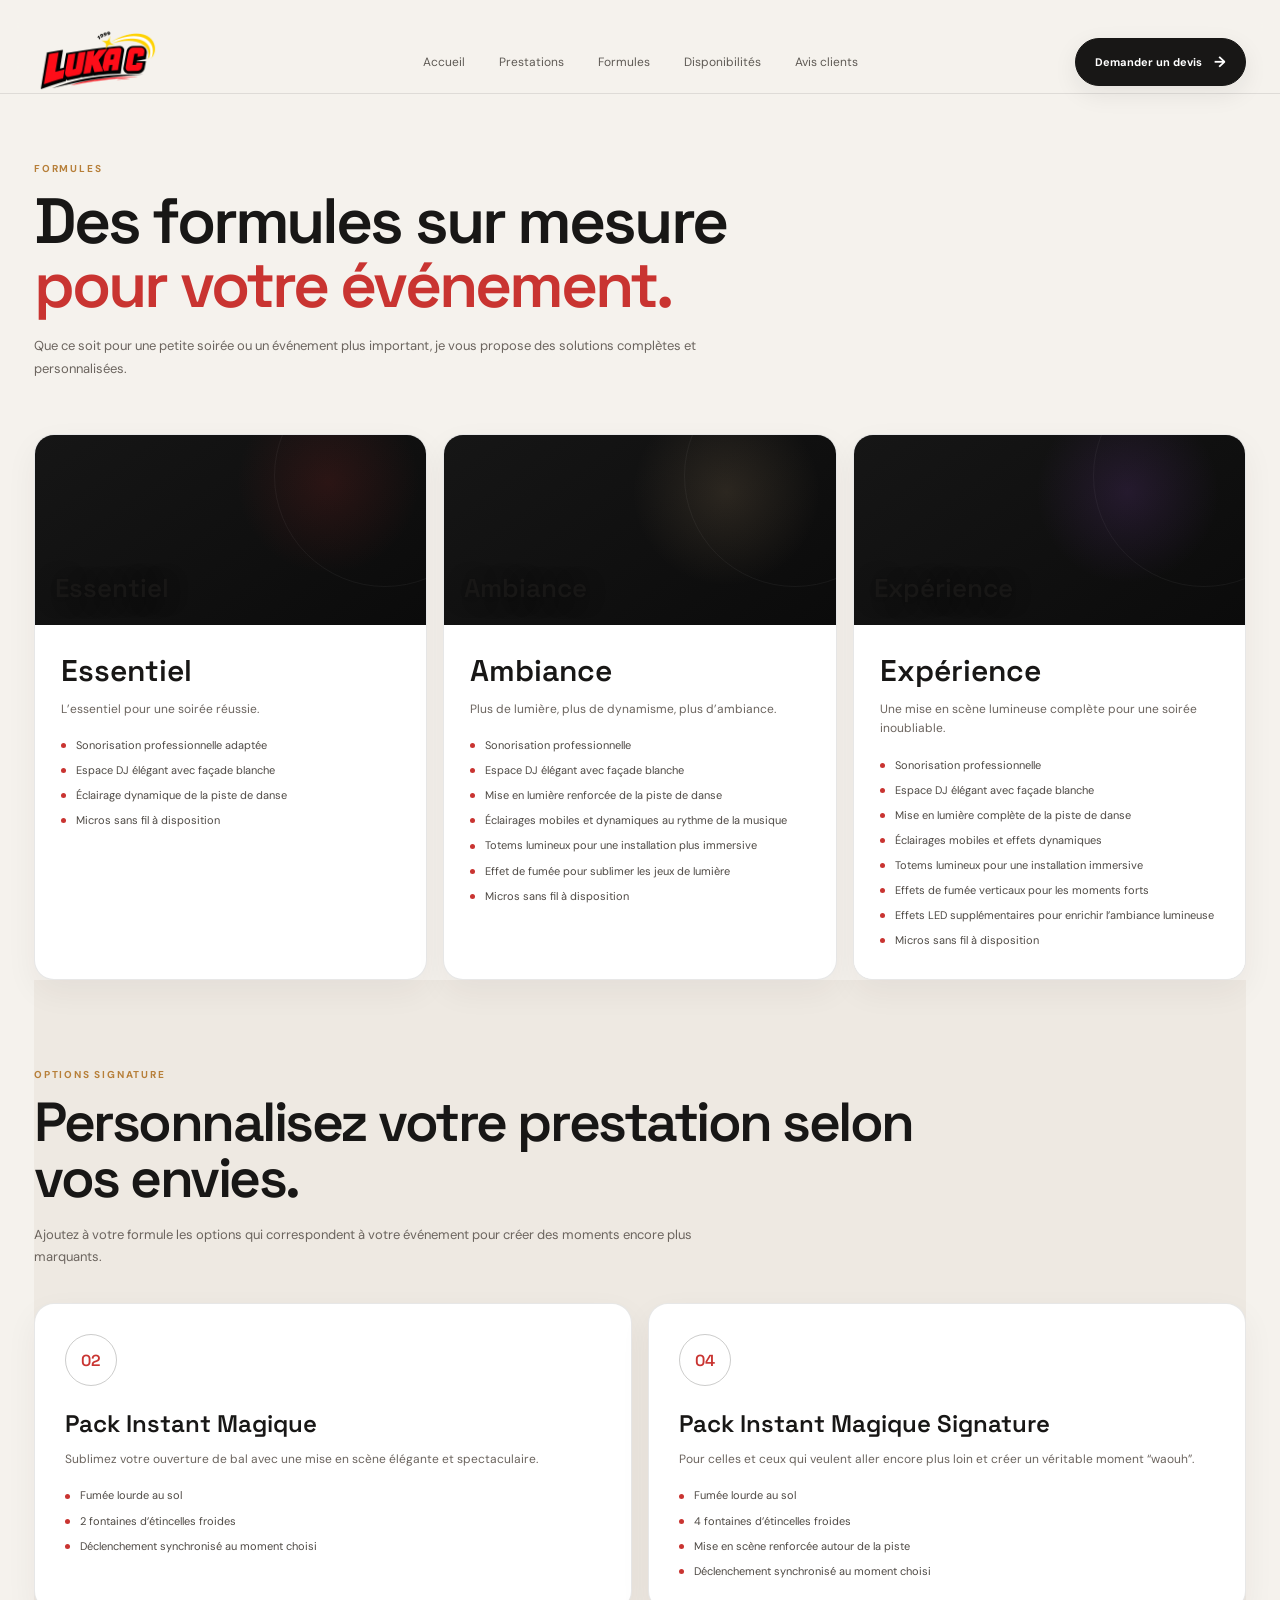
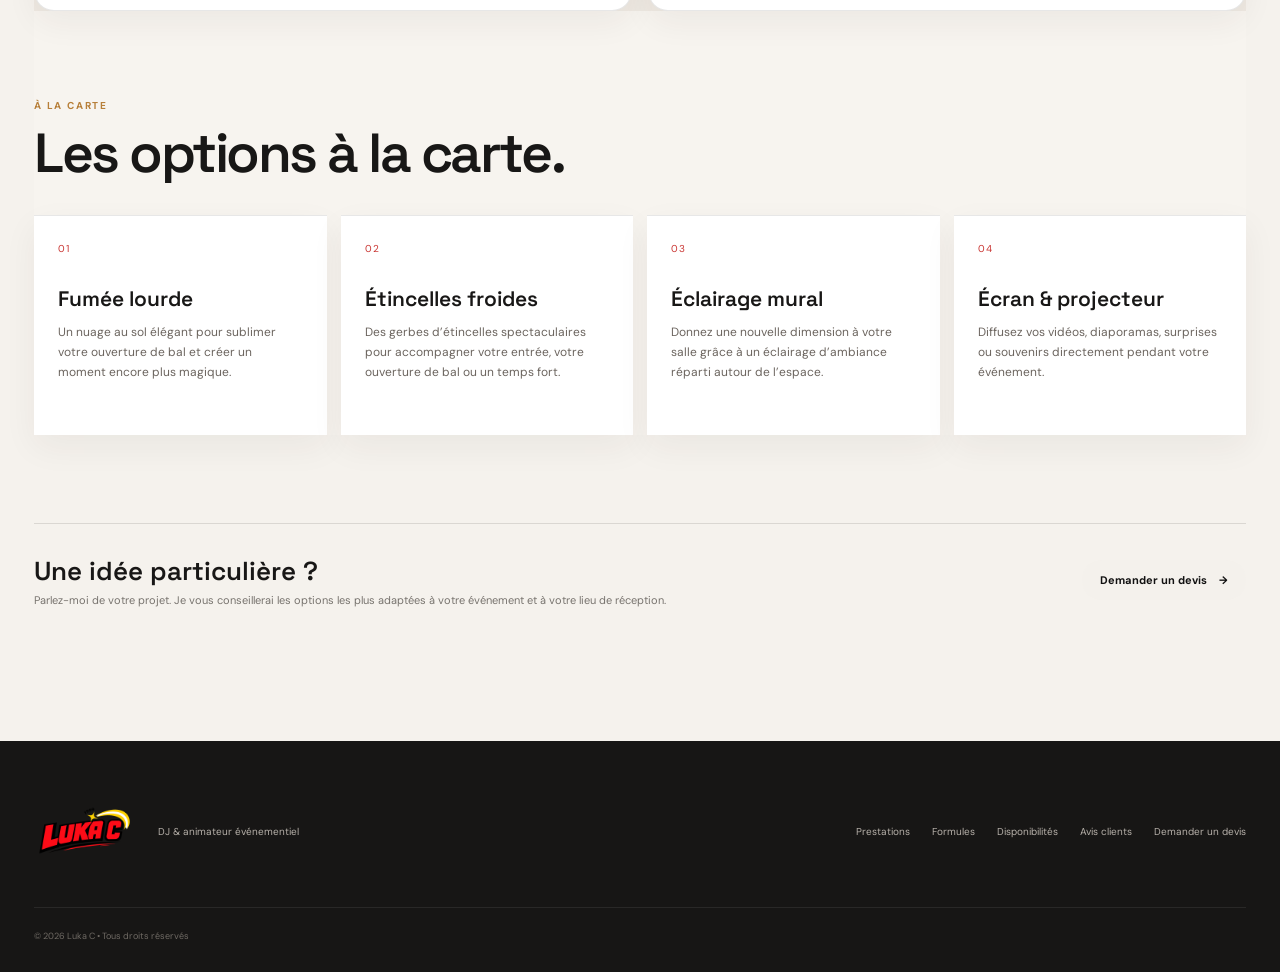
==== commit e63708b1: "Active la nouvelle direction claire sur la page formules" ====
--- a/formules.html
+++ b/formules.html
@@ -6,21 +6,18 @@
   <meta name="description" content="Découvrez les formules et options Luka C pour personnaliser votre événement.">
   <title>Formules — Luka C</title>
   <link rel="stylesheet" href="assets/css/modern-dark.css?v=20260909-2">
-  <link rel="stylesheet" href="assets/css/formules.css?v=20260909-1">
+  <link rel="stylesheet" href="assets/css/formules.css?v=20260910-1">
+  <link rel="stylesheet" href="assets/css/site-light.css?v=20260910-1">
 </head>
 <body>
   <header class="site-header" id="top">
     <a class="brand" href="index.html" aria-label="Luka C — Accueil"><img src="assets/img/logo-lukac.png" alt="Luka C" class="brand__logo"></a>
-    <nav class="desktop-nav" aria-label="Navigation principale">
-      <a href="index.html">Accueil</a><a href="prestations.html">Prestations</a><a href="formules.html">Formules</a><a href="index.html#disponibilites">Disponibilités</a><a href="index.html#avis">Avis clients</a>
-    </nav>
+    <nav class="desktop-nav" aria-label="Navigation principale"><a href="index.html">Accueil</a><a href="prestations.html">Prestations</a><a href="formules.html">Formules</a><a href="index.html#disponibilites">Disponibilités</a><a href="index.html#avis">Avis clients</a></nav>
     <a class="header-cta" href="devis.php">Demander un devis <span>→</span></a>
     <button class="menu-toggle" type="button" aria-label="Ouvrir le menu" aria-expanded="false"><span></span><span></span></button>
   </header>
 
-  <nav class="mobile-nav" aria-label="Navigation mobile" hidden>
-    <a href="index.html">Accueil</a><a href="prestations.html">Prestations</a><a href="formules.html">Formules</a><a href="index.html#disponibilites">Disponibilités</a><a href="index.html#avis">Avis clients</a><a class="mobile-nav__cta" href="devis.php">Demander un devis</a>
-  </nav>
+  <nav class="mobile-nav" aria-label="Navigation mobile" hidden><a href="index.html">Accueil</a><a href="prestations.html">Prestations</a><a href="formules.html">Formules</a><a href="index.html#disponibilites">Disponibilités</a><a href="index.html#avis">Avis clients</a><a class="mobile-nav__cta" href="devis.php">Demander un devis</a></nav>
 
   <main class="formules-page">
     <section class="formules-hero reveal">
@@ -31,61 +28,44 @@
 
     <section class="formules-grid">
       <article class="formule-card reveal">
-        <div class="formule-card__visual formule-card__visual--essentiel"><span data-cms="formules.essentiel.title">Essentiel</span></div>
-        <div class="formule-card__body">
-          <h2 data-cms="formules.essentiel.title">Essentiel</h2>
-          <p class="formule-card__intro" data-cms="formules.essentiel.intro">L’essentiel pour une soirée réussie.</p>
-          <ul data-cms-list="formules.essentiel.items"><li>Sonorisation professionnelle adaptée</li><li>Espace DJ élégant avec façade blanche</li><li>Éclairage dynamique de la piste de danse</li><li>Micros sans fil à disposition</li></ul>
-        </div>
+        <div class="formule-card__visual formule-card__visual--essentiel" data-cms-image="formules.essentiel.image"><span data-cms="formules.essentiel.title">Essentiel</span></div>
+        <div class="formule-card__body"><h2 data-cms="formules.essentiel.title">Essentiel</h2><p class="formule-card__intro" data-cms="formules.essentiel.intro">L’essentiel pour une soirée réussie.</p><ul data-cms-list="formules.essentiel.items"><li>Sonorisation professionnelle adaptée</li><li>Espace DJ élégant avec façade blanche</li><li>Éclairage dynamique de la piste de danse</li><li>Micros sans fil à disposition</li></ul></div>
       </article>
 
       <article class="formule-card formule-card--featured reveal reveal--delay-small">
-        <div class="formule-card__visual formule-card__visual--ambiance"><span data-cms="formules.ambiance.title">Ambiance</span></div>
-        <div class="formule-card__body">
-          <h2 data-cms="formules.ambiance.title">Ambiance</h2>
-          <p class="formule-card__intro" data-cms="formules.ambiance.intro">Plus de lumière, plus de dynamisme, plus d’ambiance.</p>
-          <ul data-cms-list="formules.ambiance.items"><li>Sonorisation professionnelle</li><li>Espace DJ élégant avec façade blanche</li><li>Mise en lumière renforcée de la piste de danse</li><li>Éclairages mobiles et dynamiques au rythme de la musique</li><li>Totems lumineux pour une installation plus immersive</li><li>Effet de fumée pour sublimer les jeux de lumière</li><li>Micros sans fil à disposition</li></ul>
-        </div>
+        <div class="formule-card__visual formule-card__visual--ambiance" data-cms-image="formules.ambiance.image"><span data-cms="formules.ambiance.title">Ambiance</span></div>
+        <div class="formule-card__body"><h2 data-cms="formules.ambiance.title">Ambiance</h2><p class="formule-card__intro" data-cms="formules.ambiance.intro">Plus de lumière, plus de dynamisme, plus d’ambiance.</p><ul data-cms-list="formules.ambiance.items"><li>Sonorisation professionnelle</li><li>Espace DJ élégant avec façade blanche</li><li>Mise en lumière renforcée de la piste de danse</li><li>Éclairages mobiles et dynamiques au rythme de la musique</li><li>Totems lumineux pour une installation plus immersive</li><li>Effet de fumée pour sublimer les jeux de lumière</li><li>Micros sans fil à disposition</li></ul></div>
       </article>
 
       <article class="formule-card reveal reveal--delay">
-        <div class="formule-card__visual formule-card__visual--experience"><span data-cms="formules.experience.title">Expérience</span></div>
-        <div class="formule-card__body">
-          <h2 data-cms="formules.experience.title">Expérience</h2>
-          <p class="formule-card__intro" data-cms="formules.experience.intro">Une mise en scène lumineuse complète pour une soirée inoubliable.</p>
-          <ul data-cms-list="formules.experience.items"><li>Sonorisation professionnelle</li><li>Espace DJ élégant avec façade blanche</li><li>Mise en lumière complète de la piste de danse</li><li>Éclairages mobiles et effets dynamiques</li><li>Totems lumineux pour une installation immersive</li><li>Effets de fumée verticaux pour les moments forts</li><li>Effets LED supplémentaires pour enrichir l’ambiance lumineuse</li><li>Micros sans fil à disposition</li></ul>
-        </div>
+        <div class="formule-card__visual formule-card__visual--experience" data-cms-image="formules.experience.image"><span data-cms="formules.experience.title">Expérience</span></div>
+        <div class="formule-card__body"><h2 data-cms="formules.experience.title">Expérience</h2><p class="formule-card__intro" data-cms="formules.experience.intro">Une mise en scène lumineuse complète pour une soirée inoubliable.</p><ul data-cms-list="formules.experience.items"><li>Sonorisation professionnelle</li><li>Espace DJ élégant avec façade blanche</li><li>Mise en lumière complète de la piste de danse</li><li>Éclairages mobiles et effets dynamiques</li><li>Totems lumineux pour une installation immersive</li><li>Effets de fumée verticaux pour les moments forts</li><li>Effets LED supplémentaires pour enrichir l’ambiance lumineuse</li><li>Micros sans fil à disposition</li></ul></div>
       </article>
     </section>
 
     <section class="extras-section reveal">
       <div class="section-title"><p class="formules-kicker">Options signature</p><h2>Personnalisez votre prestation selon vos envies.</h2><p>Ajoutez à votre formule les options qui correspondent à votre événement pour créer des moments encore plus marquants.</p></div>
       <div class="signature-grid">
-        <article class="signature-card"><div class="signature-card__visual">02</div><h3 data-cms="formules.signature1.title">Pack Instant Magique</h3><p data-cms="formules.signature1.desc">Sublimez votre ouverture de bal avec une mise en scène élégante et spectaculaire.</p><ul data-cms-list="formules.signature1.items"><li>Fumée lourde au sol</li><li>2 fontaines d’étincelles froides</li><li>Déclenchement synchronisé au moment choisi</li></ul></article>
-        <article class="signature-card"><div class="signature-card__visual">04</div><h3 data-cms="formules.signature2.title">Pack Instant Magique Signature</h3><p data-cms="formules.signature2.desc">Pour celles et ceux qui veulent aller encore plus loin et créer un véritable moment “waouh”.</p><ul data-cms-list="formules.signature2.items"><li>Fumée lourde au sol</li><li>4 fontaines d’étincelles froides</li><li>Mise en scène renforcée autour de la piste</li><li>Déclenchement synchronisé au moment choisi</li></ul></article>
+        <article class="signature-card"><div class="signature-card__image" data-cms-image="formules.signature1.image"></div><div class="signature-card__visual">02</div><h3 data-cms="formules.signature1.title">Pack Instant Magique</h3><p data-cms="formules.signature1.desc">Sublimez votre ouverture de bal avec une mise en scène élégante et spectaculaire.</p><ul data-cms-list="formules.signature1.items"><li>Fumée lourde au sol</li><li>2 fontaines d’étincelles froides</li><li>Déclenchement synchronisé au moment choisi</li></ul></article>
+        <article class="signature-card"><div class="signature-card__image" data-cms-image="formules.signature2.image"></div><div class="signature-card__visual">04</div><h3 data-cms="formules.signature2.title">Pack Instant Magique Signature</h3><p data-cms="formules.signature2.desc">Pour celles et ceux qui veulent aller encore plus loin et créer un véritable moment “waouh”.</p><ul data-cms-list="formules.signature2.items"><li>Fumée lourde au sol</li><li>4 fontaines d’étincelles froides</li><li>Mise en scène renforcée autour de la piste</li><li>Déclenchement synchronisé au moment choisi</li></ul></article>
       </div>
     </section>
 
     <section class="options-section reveal">
       <div class="section-title"><p class="formules-kicker">À la carte</p><h2>Les options à la carte.</h2></div>
       <div class="options-grid">
-        <article class="option-card"><span class="option-card__mark">01</span><h3 data-cms="options.fumee.title">Fumée lourde</h3><p data-cms="options.fumee.desc">Un nuage au sol élégant pour sublimer votre ouverture de bal et créer un moment encore plus magique.</p></article>
-        <article class="option-card"><span class="option-card__mark">02</span><h3 data-cms="options.etincelles.title">Étincelles froides</h3><p data-cms="options.etincelles.desc">Des gerbes d’étincelles spectaculaires pour accompagner votre entrée, votre ouverture de bal ou un temps fort.</p></article>
-        <article class="option-card"><span class="option-card__mark">03</span><h3 data-cms="options.eclairage.title">Éclairage mural</h3><p data-cms="options.eclairage.desc">Donnez une nouvelle dimension à votre salle grâce à un éclairage d’ambiance réparti autour de l’espace.</p></article>
-        <article class="option-card"><span class="option-card__mark">04</span><h3 data-cms="options.ecran.title">Écran & projecteur</h3><p data-cms="options.ecran.desc">Diffusez vos vidéos, diaporamas, surprises ou souvenirs directement pendant votre événement.</p></article>
+        <article class="option-card"><div class="option-card__image" data-cms-image="options.fumee.image"></div><span class="option-card__mark">01</span><h3 data-cms="options.fumee.title">Fumée lourde</h3><p data-cms="options.fumee.desc">Un nuage au sol élégant pour sublimer votre ouverture de bal et créer un moment encore plus magique.</p></article>
+        <article class="option-card"><div class="option-card__image" data-cms-image="options.etincelles.image"></div><span class="option-card__mark">02</span><h3 data-cms="options.etincelles.title">Étincelles froides</h3><p data-cms="options.etincelles.desc">Des gerbes d’étincelles spectaculaires pour accompagner votre entrée, votre ouverture de bal ou un temps fort.</p></article>
+        <article class="option-card"><div class="option-card__image" data-cms-image="options.eclairage.image"></div><span class="option-card__mark">03</span><h3 data-cms="options.eclairage.title">Éclairage mural</h3><p data-cms="options.eclairage.desc">Donnez une nouvelle dimension à votre salle grâce à un éclairage d’ambiance réparti autour de l’espace.</p></article>
+        <article class="option-card"><div class="option-card__image" data-cms-image="options.ecran.image"></div><span class="option-card__mark">04</span><h3 data-cms="options.ecran.title">Écran & projecteur</h3><p data-cms="options.ecran.desc">Diffusez vos vidéos, diaporamas, surprises ou souvenirs directement pendant votre événement.</p></article>
       </div>
     </section>
 
     <section class="formules-cta reveal"><div><strong>Une idée particulière ?</strong><p>Parlez-moi de votre projet. Je vous conseillerai les options les plus adaptées à votre événement et à votre lieu de réception.</p></div><a href="devis.php">Demander un devis <span>→</span></a></section>
   </main>
 
-  <footer class="site-footer">
-    <a class="brand brand--footer" href="index.html"><img src="assets/img/logo-lukac.png" alt="Luka C" class="brand__logo brand__logo--footer"></a>
-    <p>DJ & animateur événementiel</p>
-    <div class="site-footer__links"><a href="prestations.html">Prestations</a><a href="formules.html">Formules</a><a href="index.html#disponibilites">Disponibilités</a><a href="index.html#avis">Avis clients</a><a href="devis.php">Demander un devis</a></div>
-    <small>© 2026 Luka C • Tous droits réservés</small>
-  </footer>
+  <footer class="site-footer"><a class="brand brand--footer" href="index.html"><img src="assets/img/logo-lukac.png" alt="Luka C" class="brand__logo brand__logo--footer"></a><p>DJ & animateur événementiel</p><div class="site-footer__links"><a href="prestations.html">Prestations</a><a href="formules.html">Formules</a><a href="index.html#disponibilites">Disponibilités</a><a href="index.html#avis">Avis clients</a><a href="devis.php">Demander un devis</a></div><small>© 2026 Luka C • Tous droits réservés</small></footer>
   <script src="assets/js/main.js"></script>
-  <script src="assets/js/cms.js?v=20260909-1"></script>
+  <script src="assets/js/cms.js?v=20260910-1"></script>
 </body>
 </html>
--- a/assets/css/modern-dark.css
+++ b/assets/css/modern-dark.css
@@ -42,6 +42,35 @@
 .availability{max-width:var(--max);margin:0 auto;padding:82px 34px 92px}.availability__head{display:grid;grid-template-columns:1fr auto;gap:40px;align-items:end;margin-bottom:48px}.availability__kicker,.reviews-kicker{margin:0 0 14px;font-size:10px;letter-spacing:.18em;text-transform:uppercase;color:var(--accent);font-weight:700}.availability__head h2,.section--reviews h2{font:600 clamp(42px,4.5vw,68px)/1.02 'Space Grotesk',sans-serif;letter-spacing:-.04em;margin:0 0 15px}.availability__head h2 em,.section--reviews h2 em{font-style:normal;color:#8f8b85}.availability__head p:last-child{max-width:610px;margin:0;color:#88847e;font-size:13px;line-height:1.75}.availability__cta{display:inline-flex;align-items:center;gap:12px;padding:12px 17px;border:1px solid var(--line-strong);border-radius:999px;font-size:11px;font-weight:700}.availability__cta:hover{border-color:#fff}
 .availability__grid{display:grid;grid-template-columns:repeat(2,minmax(0,1fr));gap:18px}.availability__year{padding:28px 28px 24px;border:1px solid var(--line);border-radius:20px;background:linear-gradient(145deg,#111,#0c0c0c)}.availability__year-head{display:flex;align-items:baseline;gap:16px;padding-bottom:18px;margin-bottom:4px;border-bottom:1px solid var(--line)}.availability__year-number{font:600 42px/1 'Space Grotesk',sans-serif}.availability__year-title{font-size:9px;letter-spacing:.15em;text-transform:uppercase;color:#6f6b66}.availability__months{display:grid}.availability__month{display:grid;grid-template-columns:28px 1fr auto;gap:10px;align-items:center;padding:12px 0;border-bottom:1px solid rgba(255,255,255,.055)}.availability__icon{width:22px;height:22px;border-radius:50%;display:grid;place-items:center;font-size:10px;border:1px solid currentColor}.availability__month-name{font-size:13px;font-weight:600}.availability__status{font-size:8px;font-weight:700;letter-spacing:.08em;text-transform:uppercase}.availability__month--open{color:#9eb487}.availability__month--limited{color:#c9a873}.availability__month--closed{color:#b87370}.availability__month .availability__month-name{color:#e9e5df}.availability__legend{display:flex;gap:22px;flex-wrap:wrap;margin-top:22px;color:#706c67;font-size:9px}.availability__legend span{display:inline-flex;align-items:center;gap:7px}.availability__legend i{width:6px;height:6px;border-radius:50%}.availability__legend .open i{background:#9eb487}.availability__legend .limited i{background:#c9a873}.availability__legend .closed i{background:#b87370}.availability__updated{margin:14px 0 0;color:#595652;font-size:9px}.availability__foot{margin-top:34px;padding:25px 0 0;border-top:1px solid var(--line);display:flex;align-items:center;justify-content:space-between;gap:28px}.availability__foot strong{display:block;font:600 22px 'Space Grotesk',sans-serif;margin-bottom:4px}.availability__foot p{margin:0;color:#77736e;font-size:10px}.availability__foot .btn--primary{display:inline-flex;align-items:center;gap:12px;padding:13px 18px;border-radius:999px;background:#f4f1ec;color:#111;font-size:11px;font-weight:700;box-shadow:none;border:0}
 
+/* Disponibilités : version plus lumineuse et lisible */
+.availability{position:relative}
+.availability:before{content:"";position:absolute;inset:22px 0 28px;border-radius:34px;background:radial-gradient(circle at 50% 12%,rgba(255,255,255,.035),transparent 34%),linear-gradient(180deg,rgba(255,255,255,.018),rgba(255,255,255,0));pointer-events:none}
+.availability>*{position:relative;z-index:1}
+.availability__year{background:linear-gradient(145deg,#1a1a1a 0%,#141414 52%,#111 100%);border-color:rgba(255,255,255,.16);box-shadow:0 18px 45px rgba(0,0,0,.20),inset 0 1px 0 rgba(255,255,255,.035)}
+.availability__year-head{border-bottom-color:rgba(255,255,255,.12)}
+.availability__year-number{color:#fff;font-size:46px;text-shadow:0 1px 12px rgba(255,255,255,.04)}
+.availability__year-title{color:#a49f98}
+.availability__months{gap:8px;padding-top:8px}
+.availability__month{padding:12px 12px;border:1px solid rgba(255,255,255,.07);border-radius:12px;background:#181818;transition:transform .2s ease,border-color .2s ease,background .2s ease}
+.availability__month:hover{transform:translateX(3px);border-color:rgba(255,255,255,.18)}
+.availability__month-name{font-size:13px;font-weight:700;color:#fff!important}
+.availability__icon{width:24px;height:24px;background:rgba(255,255,255,.025)}
+.availability__status{font-size:8px;padding:6px 9px;border-radius:999px;border:1px solid currentColor;letter-spacing:.07em;background:rgba(255,255,255,.03)}
+.availability__month--open{color:#b4d893;background:linear-gradient(90deg,rgba(112,153,82,.16),rgba(112,153,82,.07));border-color:rgba(153,194,121,.22)}
+.availability__month--limited{color:#f0bd63;background:linear-gradient(90deg,rgba(192,139,47,.17),rgba(192,139,47,.07));border-color:rgba(229,173,76,.25)}
+.availability__month--closed{color:#ef8d87;background:linear-gradient(90deg,rgba(174,74,69,.16),rgba(174,74,69,.07));border-color:rgba(221,109,103,.23)}
+.availability__month--open .availability__status{background:rgba(130,176,95,.12)}
+.availability__month--limited .availability__status{background:rgba(208,147,47,.12)}
+.availability__month--closed .availability__status{background:rgba(193,73,68,.12)}
+.availability__legend{margin-top:24px;padding:12px 14px;width:max-content;max-width:100%;border:1px solid rgba(255,255,255,.09);border-radius:12px;background:#121212;color:#b8b2ab}
+.availability__legend i{width:8px;height:8px;box-shadow:0 0 0 4px rgba(255,255,255,.02)}
+.availability__updated{color:#817c75}
+.availability__foot{margin-top:28px;padding:24px;border:1px solid rgba(255,255,255,.11);border-radius:16px;background:linear-gradient(120deg,#171717,#111)}
+.availability__foot strong{color:#fff}
+.availability__foot p{color:#99938c}
+.availability__head h2 em{color:#b7b1aa}
+.availability__head p:last-child{color:#a29c95}
+
 .section--reviews{max-width:var(--max);margin:0 auto;padding:82px 34px 110px}.section--reviews .section-heading{max-width:860px;margin-bottom:42px}.section--reviews .section-heading>p:last-child{max-width:620px;color:#85817b;font-size:13px;line-height:1.7}.reviews-grid{display:grid;grid-template-columns:repeat(3,1fr);gap:14px}.review{margin:0;padding:28px;border:1px solid var(--line);border-radius:18px;background:#0d0d0d;min-height:270px;display:flex;flex-direction:column;transition:.25s}.review:hover{transform:translateY(-3px);border-color:var(--line-strong)}.stars{color:var(--warm);letter-spacing:.1em;font-size:10px;margin-bottom:22px}.review p{font-size:14px;line-height:1.75;color:#c4c0ba;margin:0}.review footer{margin-top:auto;padding-top:26px;color:#6e6a65;font-size:9px;line-height:1.55}.review footer strong{color:#bcb8b2}.reviews-actions{display:flex;justify-content:center;margin-top:25px}.reviews-actions .btn--primary{display:inline-flex;align-items:center;gap:12px;padding:13px 18px;border:1px solid var(--line-strong);border-radius:999px;background:transparent;color:#fff;font-size:11px;font-weight:700;box-shadow:none}
 
 .site-footer{max-width:var(--max);margin:0 auto;padding:42px 34px 30px;border-top:1px solid var(--line);display:grid;grid-template-columns:auto 1fr auto;gap:26px;align-items:center;color:#77736f}.brand--footer{justify-self:start}.brand__logo--footer{width:98px}.site-footer p{margin:0;font-size:10px}.site-footer__links{display:flex;gap:22px;font-size:10px}.site-footer small{grid-column:1/-1;padding-top:22px;border-top:1px solid rgba(255,255,255,.05);font-size:9px;color:#51504d}
@@ -49,4 +78,4 @@
 .reveal{opacity:0;transform:translateY(16px);transition:opacity .65s ease,transform .65s ease}.reveal.is-visible{opacity:1;transform:none}.reveal--delay,.reveal--delay-small{transition-delay:.08s}
 
 @media(max-width:980px){.site-header{grid-template-columns:1fr auto;padding:0 22px}.desktop-nav,.header-cta{display:none}.menu-toggle{display:flex}.hero-modern{grid-template-columns:1fr;gap:38px;padding:48px 22px 58px}.hero-modern__copy{max-width:780px}.hero-modern__frame{height:520px}.hero-modern__side-note{right:16px}.event-bar{padding:0 22px}.availability{padding:72px 22px 82px}.availability__head{grid-template-columns:1fr}.availability__grid{grid-template-columns:1fr}.availability__foot{flex-direction:column;align-items:flex-start}.section--reviews{padding:72px 22px 90px}.reviews-grid{grid-template-columns:1fr}.site-footer{padding:36px 22px 28px;grid-template-columns:1fr}.site-footer__links{flex-wrap:wrap}.site-footer small{grid-column:1}}
-@media(max-width:620px){.site-header{height:80px}.brand__logo{width:105px}.hero-modern{padding-top:34px}.hero-modern h1{font-size:49px}.hero-modern__lead{font-size:13px}.hero-modern__frame{height:420px}.hero-modern__proof{gap:14px;flex-wrap:wrap}.hero-modern__side-note{display:none}.event-bar{margin-bottom:62px}.event-bar__inner{grid-template-columns:1fr 1fr}.event-bar span:nth-child(3){border-left:0;border-top:1px solid var(--line)}.event-bar span:nth-child(4){border-top:1px solid var(--line)}.availability{padding:58px 18px 70px}.availability__head h2,.section--reviews h2{font-size:42px}.availability__year{padding:22px 18px}.availability__month{grid-template-columns:26px 1fr}.availability__status{grid-column:2;text-align:left;margin-top:-3px}.availability__foot .btn--primary{width:100%;justify-content:center}.section--reviews{padding:58px 18px 74px}.review{min-height:0;padding:24px}.site-footer{padding-left:18px;padding-right:18px}}
+@media(max-width:620px){.site-header{height:80px}.brand__logo{width:105px}.hero-modern{padding-top:34px}.hero-modern h1{font-size:49px}.hero-modern__lead{font-size:13px}.hero-modern__frame{height:420px}.hero-modern__proof{gap:14px;flex-wrap:wrap}.hero-modern__side-note{display:none}.event-bar{margin-bottom:62px}.event-bar__inner{grid-template-columns:1fr 1fr}.event-bar span:nth-child(3){border-left:0;border-top:1px solid var(--line)}.event-bar span:nth-child(4){border-top:1px solid var(--line)}.availability{padding:58px 18px 70px}.availability__head h2,.section--reviews h2{font-size:42px}.availability__year{padding:20px 16px}.availability__month{grid-template-columns:28px 1fr;padding:11px 10px}.availability__status{grid-column:2;text-align:left;margin-top:-2px;width:max-content}.availability__legend{width:100%;gap:12px}.availability__foot .btn--primary{width:100%;justify-content:center}.section--reviews{padding:58px 18px 74px}.review{min-height:0;padding:24px}.site-footer{padding-left:18px;padding-right:18px}}
--- a/assets/css/formules.css
+++ b/assets/css/formules.css
@@ -1 +1 @@
-.formules-page{max-width:var(--max);margin:0 auto;padding:58px 34px 104px}.formules-hero{max-width:920px;padding:10px 0 40px}.formules-kicker{margin:0 0 14px;font-size:10px;letter-spacing:.18em;text-transform:uppercase;color:var(--accent);font-weight:700}.formules-hero h1,.section-title h2{font:600 clamp(46px,5vw,72px)/1 'Space Grotesk',sans-serif;letter-spacing:-.045em;margin:0 0 18px}.formules-hero h1 span{color:#b43a38}.formules-hero>p:last-child,.section-title>p:last-child{max-width:720px;color:#8f8b85;font-size:13px;line-height:1.75}.formules-grid{display:grid;grid-template-columns:repeat(3,1fr);gap:16px}.formule-card{border:1px solid var(--line);border-radius:20px;overflow:hidden;background:#0d0d0d;display:flex;flex-direction:column}.formule-card--featured{border-color:rgba(180,58,56,.38)}.formule-card__visual{height:190px;display:flex;align-items:flex-end;padding:20px;background:linear-gradient(145deg,#161616,#0b0b0b);position:relative;overflow:hidden}.formule-card__visual:before{content:"";position:absolute;width:220px;height:220px;border:1px solid rgba(255,255,255,.05);border-radius:50%;right:-70px;top:-70px}.formule-card__visual:after{content:"";position:absolute;inset:0;background:radial-gradient(circle at 75% 25%,rgba(207,49,47,.14),transparent 28%)}.formule-card__visual--ambiance:after{background:radial-gradient(circle at 72% 30%,rgba(201,167,122,.15),transparent 30%)}.formule-card__visual--experience:after{background:radial-gradient(circle at 70% 30%,rgba(130,70,180,.18),transparent 30%)}.formule-card__visual span{position:relative;z-index:2;font:600 26px 'Space Grotesk',sans-serif}.formule-card__body{padding:26px 26px 30px}.formule-card h2{font:600 30px 'Space Grotesk',sans-serif;margin:0 0 10px}.formule-card__intro{color:#c6c1ba;font-size:12px;line-height:1.65;margin:0 0 18px}.formule-card ul,.signature-card ul{list-style:none;padding:0;margin:0;display:grid;gap:8px}.formule-card li,.signature-card li{position:relative;padding-left:15px;color:#9e9993;font-size:11px;line-height:1.55}.formule-card li:before,.signature-card li:before{content:"";position:absolute;left:0;top:.55em;width:5px;height:5px;border-radius:50%;background:var(--accent)}.extras-section,.options-section{padding-top:88px}.section-title{max-width:880px;margin-bottom:34px}.section-title h2{font-size:clamp(38px,4.3vw,62px)}.signature-grid{display:grid;grid-template-columns:repeat(2,1fr);gap:16px}.signature-card{padding:30px;border:1px solid var(--line);border-radius:20px;background:linear-gradient(145deg,#111,#0c0c0c)}.signature-card__visual{width:52px;height:52px;border-radius:50%;display:grid;place-items:center;border:1px solid var(--line-strong);font:600 16px 'Space Grotesk',sans-serif;color:#f0ece6;margin-bottom:22px}.signature-card h3,.option-card h3{font:600 24px 'Space Grotesk',sans-serif;margin:0 0 10px}.signature-card p,.option-card p{color:#918d87;font-size:12px;line-height:1.7;margin:0 0 18px}.options-grid{display:grid;grid-template-columns:repeat(4,1fr);gap:14px}.option-card{padding:26px 24px;border-top:1px solid var(--line);background:#0b0b0b;min-height:220px}.option-card__mark{display:block;color:#6f6b66;font-size:10px;letter-spacing:.14em;margin-bottom:30px}.option-card h3{font-size:21px}.formules-cta{margin-top:88px;padding:30px 0;border-top:1px solid var(--line);display:flex;align-items:center;justify-content:space-between;gap:28px}.formules-cta strong{display:block;font:600 26px 'Space Grotesk',sans-serif;margin-bottom:5px}.formules-cta p{margin:0;color:#77736e;font-size:11px}.formules-cta a{display:inline-flex;align-items:center;gap:12px;padding:13px 18px;border-radius:999px;background:#f4f1ec;color:#111;font-size:11px;font-weight:700}.formules-cta a:hover{background:#fff}@media(max-width:980px){.formules-page{padding:50px 22px 88px}.formules-grid{grid-template-columns:1fr}.signature-grid{grid-template-columns:1fr}.options-grid{grid-template-columns:1fr 1fr}.formules-cta{flex-direction:column;align-items:flex-start}}@media(max-width:620px){.formules-page{padding:40px 18px 72px}.formules-hero h1{font-size:46px}.formules-grid,.options-grid{grid-template-columns:1fr}.formule-card__visual{height:155px}.extras-section,.options-section{padding-top:62px}.signature-card,.option-card{padding:22px}.formules-cta{margin-top:62px}.formules-cta a{width:100%;justify-content:center}}+.formules-page{max-width:var(--max);margin:0 auto;padding:58px 34px 104px}.formules-hero{max-width:920px;padding:10px 0 40px}.formules-kicker{margin:0 0 14px;font-size:10px;letter-spacing:.18em;text-transform:uppercase;color:var(--accent);font-weight:700}.formules-hero h1,.section-title h2{font:600 clamp(46px,5vw,72px)/1 'Space Grotesk',sans-serif;letter-spacing:-.045em;margin:0 0 18px}.formules-hero h1 span{color:#b43a38}.formules-hero>p:last-child,.section-title>p:last-child{max-width:720px;color:#8f8b85;font-size:13px;line-height:1.75}.formules-grid{display:grid;grid-template-columns:repeat(3,1fr);gap:16px}.formule-card{border:1px solid var(--line);border-radius:20px;overflow:hidden;background:#0d0d0d;display:flex;flex-direction:column}.formule-card--featured{border-color:rgba(180,58,56,.38)}.formule-card__visual{height:190px;display:flex;align-items:flex-end;padding:20px;background:linear-gradient(145deg,#161616,#0b0b0b);position:relative;overflow:hidden}.formule-card__visual:before{content:"";position:absolute;width:220px;height:220px;border:1px solid rgba(255,255,255,.05);border-radius:50%;right:-70px;top:-70px}.formule-card__visual:after{content:"";position:absolute;inset:0;background:radial-gradient(circle at 75% 25%,rgba(207,49,47,.14),transparent 28%)}.formule-card__visual--ambiance:after{background:radial-gradient(circle at 72% 30%,rgba(201,167,122,.15),transparent 30%)}.formule-card__visual--experience:after{background:radial-gradient(circle at 70% 30%,rgba(130,70,180,.18),transparent 30%)}.formule-card__visual.has-cms-image:after{background:linear-gradient(180deg,transparent 30%,rgba(0,0,0,.68))}.formule-card__visual.has-cms-image:before{display:none}.formule-card__visual span{position:relative;z-index:2;font:600 26px 'Space Grotesk',sans-serif;text-shadow:0 2px 18px rgba(0,0,0,.55)}.formule-card__body{padding:26px 26px 30px}.formule-card h2{font:600 30px 'Space Grotesk',sans-serif;margin:0 0 10px}.formule-card__intro{color:#c6c1ba;font-size:12px;line-height:1.65;margin:0 0 18px}.formule-card ul,.signature-card ul{list-style:none;padding:0;margin:0;display:grid;gap:8px}.formule-card li,.signature-card li{position:relative;padding-left:15px;color:#9e9993;font-size:11px;line-height:1.55}.formule-card li:before,.signature-card li:before{content:"";position:absolute;left:0;top:.55em;width:5px;height:5px;border-radius:50%;background:var(--accent)}.extras-section,.options-section{padding-top:88px}.section-title{max-width:880px;margin-bottom:34px}.section-title h2{font-size:clamp(38px,4.3vw,62px)}.signature-grid{display:grid;grid-template-columns:repeat(2,1fr);gap:16px}.signature-card{padding:30px;border:1px solid var(--line);border-radius:20px;background:linear-gradient(145deg,#111,#0c0c0c);overflow:hidden}.signature-card__image{display:none;height:220px;margin:-30px -30px 24px;background:#0b0b0b}.signature-card__image.has-cms-image{display:block}.signature-card__visual{width:52px;height:52px;border-radius:50%;display:grid;place-items:center;border:1px solid var(--line-strong);font:600 16px 'Space Grotesk',sans-serif;color:#f0ece6;margin-bottom:22px}.signature-card h3,.option-card h3{font:600 24px 'Space Grotesk',sans-serif;margin:0 0 10px}.signature-card p,.option-card p{color:#918d87;font-size:12px;line-height:1.7;margin:0 0 18px}.options-grid{display:grid;grid-template-columns:repeat(4,1fr);gap:14px}.option-card{padding:26px 24px;border-top:1px solid var(--line);background:#0b0b0b;min-height:220px;overflow:hidden}.option-card__image{display:none;height:160px;margin:-26px -24px 22px;background:#111}.option-card__image.has-cms-image{display:block}.option-card__mark{display:block;color:#6f6b66;font-size:10px;letter-spacing:.14em;margin-bottom:30px}.option-card h3{font-size:21px}.formules-cta{margin-top:88px;padding:30px 0;border-top:1px solid var(--line);display:flex;align-items:center;justify-content:space-between;gap:28px}.formules-cta strong{display:block;font:600 26px 'Space Grotesk',sans-serif;margin-bottom:5px}.formules-cta p{margin:0;color:#77736e;font-size:11px}.formules-cta a{display:inline-flex;align-items:center;gap:12px;padding:13px 18px;border-radius:999px;background:#f4f1ec;color:#111;font-size:11px;font-weight:700}.formules-cta a:hover{background:#fff}@media(max-width:980px){.formules-page{padding:50px 22px 88px}.formules-grid{grid-template-columns:1fr}.signature-grid{grid-template-columns:1fr}.options-grid{grid-template-columns:1fr 1fr}.formules-cta{flex-direction:column;align-items:flex-start}}@media(max-width:620px){.formules-page{padding:40px 18px 72px}.formules-hero h1{font-size:46px}.formules-grid,.options-grid{grid-template-columns:1fr}.formule-card__visual{height:155px}.extras-section,.options-section{padding-top:62px}.signature-card,.option-card{padding:22px}.signature-card__image{margin:-22px -22px 20px;height:180px}.option-card__image{margin:-22px -22px 18px;height:150px}.formules-cta{margin-top:62px}.formules-cta a{width:100%;justify-content:center}}
--- a/assets/css/site-light.css
+++ b/assets/css/site-light.css
@@ -0,0 +1,154 @@
+@import url('https://fonts.googleapis.com/css2?family=DM+Sans:wght@400;500;600;700&family=Space+Grotesk:wght@500;600;700&display=swap');
+
+:root{
+  --bg:#f5f2ed;
+  --surface:#ffffff;
+  --surface-2:#eee9e2;
+  --text:#181716;
+  --muted:#706a64;
+  --line:rgba(24,23,22,.12);
+  --line-strong:rgba(24,23,22,.22);
+  --accent:#c93431;
+  --accent-soft:#a92725;
+  --warm:#b98b4e;
+}
+
+html{background:#f5f2ed}
+body{background:#f5f2ed;color:#181716}
+
+/* Header */
+.site-header{
+  background:rgba(245,242,237,.92);
+  border-bottom:1px solid rgba(24,23,22,.10);
+  backdrop-filter:blur(14px);
+}
+.desktop-nav{color:#5f5a55}
+.desktop-nav a:hover{color:#111}
+.desktop-nav a:after{background:#c93431}
+.header-cta{background:#181716;color:#fff;border-color:#181716;box-shadow:0 8px 24px rgba(24,23,22,.08)}
+.header-cta:hover{background:#c93431;border-color:#c93431;color:#fff}
+.menu-toggle{border-color:rgba(24,23,22,.18)}
+.menu-toggle span{background:#181716}
+.mobile-nav{background:rgba(255,255,255,.98);border-color:rgba(24,23,22,.10);box-shadow:0 24px 60px rgba(24,23,22,.16)}
+.mobile-nav a{border-color:rgba(24,23,22,.08);color:#292623}
+.mobile-nav__cta{background:#181716!important;color:#fff!important}
+
+/* Accueil */
+.hero-modern{background:transparent}
+.hero-modern:before{background:rgba(201,52,49,.055);filter:blur(105px)}
+.hero-modern__eyebrow{color:#7a736c}
+.hero-modern h1{color:#171614}
+.hero-modern h1 span{color:#c93431}
+.hero-modern__lead{color:#665f59}
+.btn-modern--primary{background:#181716;color:#fff;box-shadow:0 12px 28px rgba(24,23,22,.12)}
+.btn-modern--primary:hover{background:#c93431;color:#fff}
+.btn-modern--secondary{border-color:rgba(24,23,22,.18);background:rgba(255,255,255,.48);color:#181716}
+.btn-modern--secondary:hover{border-color:#181716;background:#fff}
+.hero-modern__frame{background:#ded8d1;box-shadow:0 22px 60px rgba(41,32,26,.12)}
+.hero-modern__label{background:rgba(255,255,255,.88);color:#181716;border-color:rgba(24,23,22,.10);box-shadow:0 8px 25px rgba(24,23,22,.10)}
+
+/* Disponibilités : section volontairement lumineuse */
+.availability{position:relative}
+.availability:before{content:"";position:absolute;left:50%;top:20px;width:100vw;height:calc(100% - 40px);transform:translateX(-50%);background:#ece7df;z-index:-1;border-top:1px solid rgba(24,23,22,.06);border-bottom:1px solid rgba(24,23,22,.06)}
+.availability__kicker,.reviews-kicker{color:#c93431}
+.availability__head h2,.section--reviews h2{color:#181716}
+.availability__head h2 em,.section--reviews h2 em{color:#7a736d}
+.availability__head p:last-child{color:#6f6862}
+.availability__cta{color:#181716;border-color:rgba(24,23,22,.18);background:#fff}
+.availability__cta:hover{border-color:#181716}
+.availability__year{background:#fff;border-color:rgba(24,23,22,.10);box-shadow:0 14px 34px rgba(50,38,28,.06)}
+.availability__year-head{border-color:rgba(24,23,22,.10)}
+.availability__year-number{color:#181716}
+.availability__year-title{color:#817a73}
+.availability__month{border-color:rgba(24,23,22,.06);background:#faf8f5;color:#181716}
+.availability__month:hover{transform:translateX(2px)}
+.availability__month-name,.availability__month .availability__month-name{color:#272421}
+.availability__month--open{background:#f5f8f1!important;color:#60804b!important;border-color:rgba(96,128,75,.18)!important}
+.availability__month--limited{background:#fff8eb!important;color:#a3732e!important;border-color:rgba(163,115,46,.20)!important}
+.availability__month--closed{background:#fff1f0!important;color:#a84c47!important;border-color:rgba(168,76,71,.20)!important}
+.availability__status{background:rgba(255,255,255,.70)!important;border-color:currentColor!important}
+.availability__legend{color:#655f59}
+.availability__updated{color:#8b847d}
+.availability__foot{border-color:rgba(24,23,22,.10);background:#fff;border-radius:18px;padding:24px 26px;box-shadow:0 10px 30px rgba(50,38,28,.05)}
+.availability__foot strong{color:#181716}
+.availability__foot p{color:#746d66}
+.availability__foot .btn--primary{background:#c93431;color:#fff}
+
+/* Avis */
+.section--reviews{background:transparent}
+.section--reviews .section-heading>p:last-child{color:#6f6862}
+.review{background:#fff;border-color:rgba(24,23,22,.10);box-shadow:0 12px 30px rgba(50,38,28,.045)}
+.review:hover{border-color:rgba(24,23,22,.20);box-shadow:0 18px 38px rgba(50,38,28,.075)}
+.review p{color:#4f4944}
+.review footer{color:#8b847d}
+.review footer strong{color:#4b4641}
+.reviews-actions .btn--primary{color:#181716;border-color:rgba(24,23,22,.20);background:#fff}
+
+/* Prestations */
+.prestations-page{color:#181716}
+.prestations-hero{border-color:rgba(24,23,22,.10)}
+.prestations-kicker,.prestation-card__kicker{color:#b77f39}
+.prestations-hero h1,.prestation-card h2{color:#181716}
+.prestations-hero h1 span:last-child{color:#c93431}
+.prestations-hero>p:last-child,.prestation-card__content>p{color:#69635d}
+.prestation-card{background:#fff!important;border-color:rgba(24,23,22,.10)!important;box-shadow:0 14px 36px rgba(50,38,28,.06)}
+.prestation-card__content{background:#fff!important}
+.prestation-card__content li{color:#4e4944}
+.prestation-card__cta{color:#181716!important;border-color:rgba(24,23,22,.18)!important;background:#f8f5f1!important}
+.prestation-card__cta:hover{background:#181716!important;color:#fff!important}
+.prestation-card__visual{background-color:#ddd6ce!important}
+.prestation-card__visual-copy{color:#fff}
+.prestations-cta{background:#181716!important;color:#fff!important;border-color:#181716!important;box-shadow:0 18px 45px rgba(24,23,22,.12)}
+.prestations-cta p{color:#bdb6ae!important}
+.prestations-cta__button{background:#fff!important;color:#181716!important;border-color:#fff!important}
+
+/* Formules */
+.formules-page{color:#181716}
+.formules-hero{border-color:rgba(24,23,22,.10)}
+.formules-kicker{color:#b77f39}
+.formules-hero h1,.section-title h2{color:#181716}
+.formules-hero h1 span:last-child{color:#c93431}
+.formules-hero>p:last-child,.section-title>p:last-child{color:#6b645e}
+.formule-card,.signature-card,.option-card{background:#fff!important;border-color:rgba(24,23,22,.10)!important;box-shadow:0 12px 32px rgba(50,38,28,.055)}
+.formule-card__body{background:#fff!important;color:#181716!important}
+.formule-card__body h2,.signature-card h3,.option-card h3{color:#181716!important}
+.formule-card__intro,.signature-card p,.option-card p{color:#6b645e!important}
+.formule-card li,.signature-card li{color:#4e4944!important}
+.formule-card__visual{background-color:#ded8d0!important}
+.extras-section{background:#eee9e2!important;border-color:rgba(24,23,22,.08)!important}
+.options-section{background:#f7f4ef!important}
+.option-card__mark,.signature-card__visual{color:#c93431!important}
+
+/* Devis */
+.quote-page{color:#181716}
+.quote-head p:first-child{color:#c93431!important}
+.quote-head h1{color:#181716!important}
+.quote-head>p:last-child{color:#6b645e!important}
+.quote-form{background:#fff!important;border-color:rgba(24,23,22,.10)!important;box-shadow:0 16px 40px rgba(50,38,28,.06)}
+.quote-field label,.quote-group>legend,.quote-address>legend{color:#6f6862!important}
+.quote-field input,.quote-field select,.quote-field textarea{background:#faf8f5!important;color:#181716!important;border-color:rgba(24,23,22,.12)!important}
+.quote-field input:focus,.quote-field select:focus,.quote-field textarea:focus{border-color:#a99f95!important;box-shadow:0 0 0 3px rgba(201,52,49,.06)}
+.quote-address,.quote-group{border-color:rgba(24,23,22,.10)!important;background:#fbf9f6!important}
+.quote-check{background:#fff!important;color:#393531!important;border-color:rgba(24,23,22,.10)!important}
+.quote-actions p{color:#817a73!important}
+.quote-submit{background:#181716!important;color:#fff!important}
+.quote-submit:hover{background:#c93431!important}
+.quote-success{background:#f2f8ee!important;color:#27451f!important;border-color:rgba(96,128,75,.22)!important}
+.quote-success p{color:#557048!important}
+.quote-error{background:#fff1f0!important;color:#9a413d!important;border-color:rgba(168,76,71,.20)!important}
+
+/* Footer sombre pour garder l'ADN Luka C */
+.site-footer{max-width:none;padding-left:max(34px,calc((100vw - 1420px)/2 + 34px));padding-right:max(34px,calc((100vw - 1420px)/2 + 34px));background:#171615;color:#9f9992;border-top:0}
+.site-footer p,.site-footer a{color:#b7b1aa}
+.site-footer a:hover{color:#fff}
+.site-footer small{color:#6f6a64;border-color:rgba(255,255,255,.08)}
+
+@media(max-width:980px){
+  .site-header{background:rgba(245,242,237,.96)}
+  .availability:before{top:0;height:100%}
+}
+
+@media(max-width:620px){
+  .site-footer{padding-left:18px;padding-right:18px}
+  .availability__foot{padding:20px}
+}
